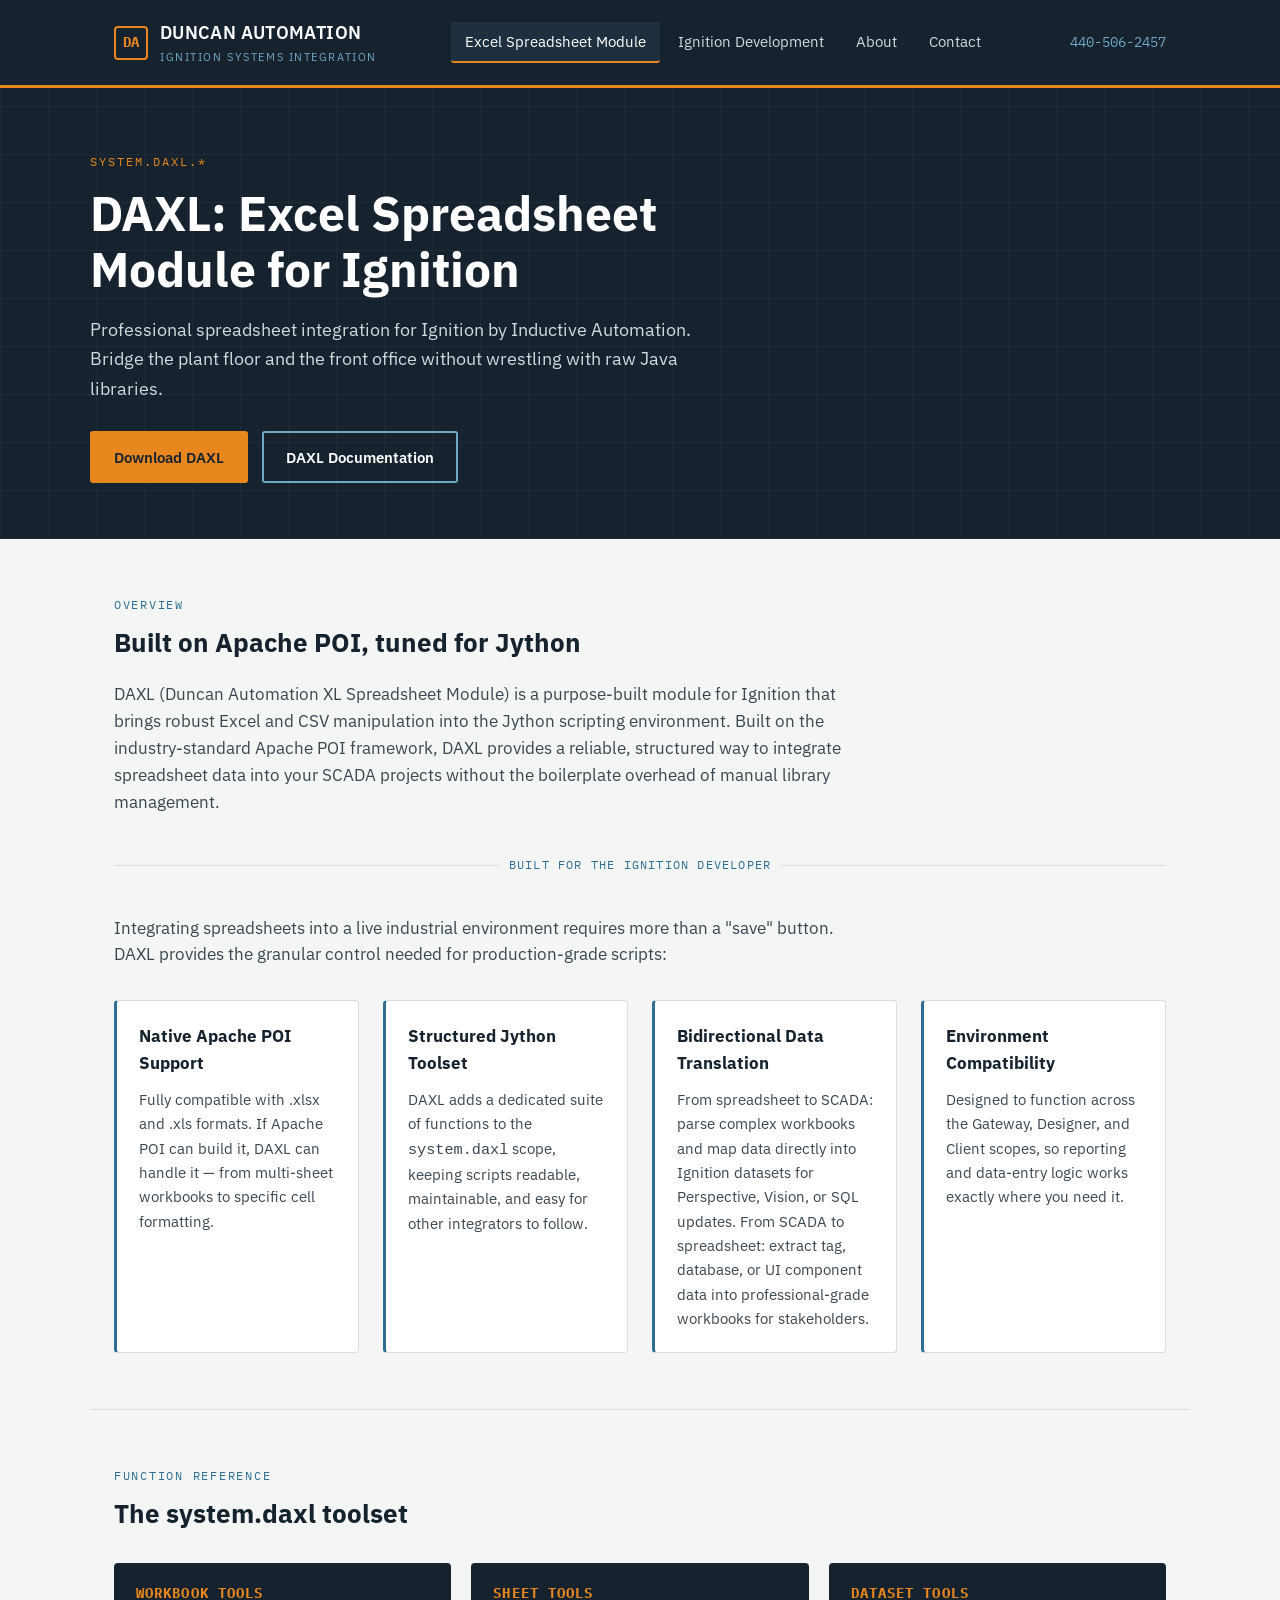
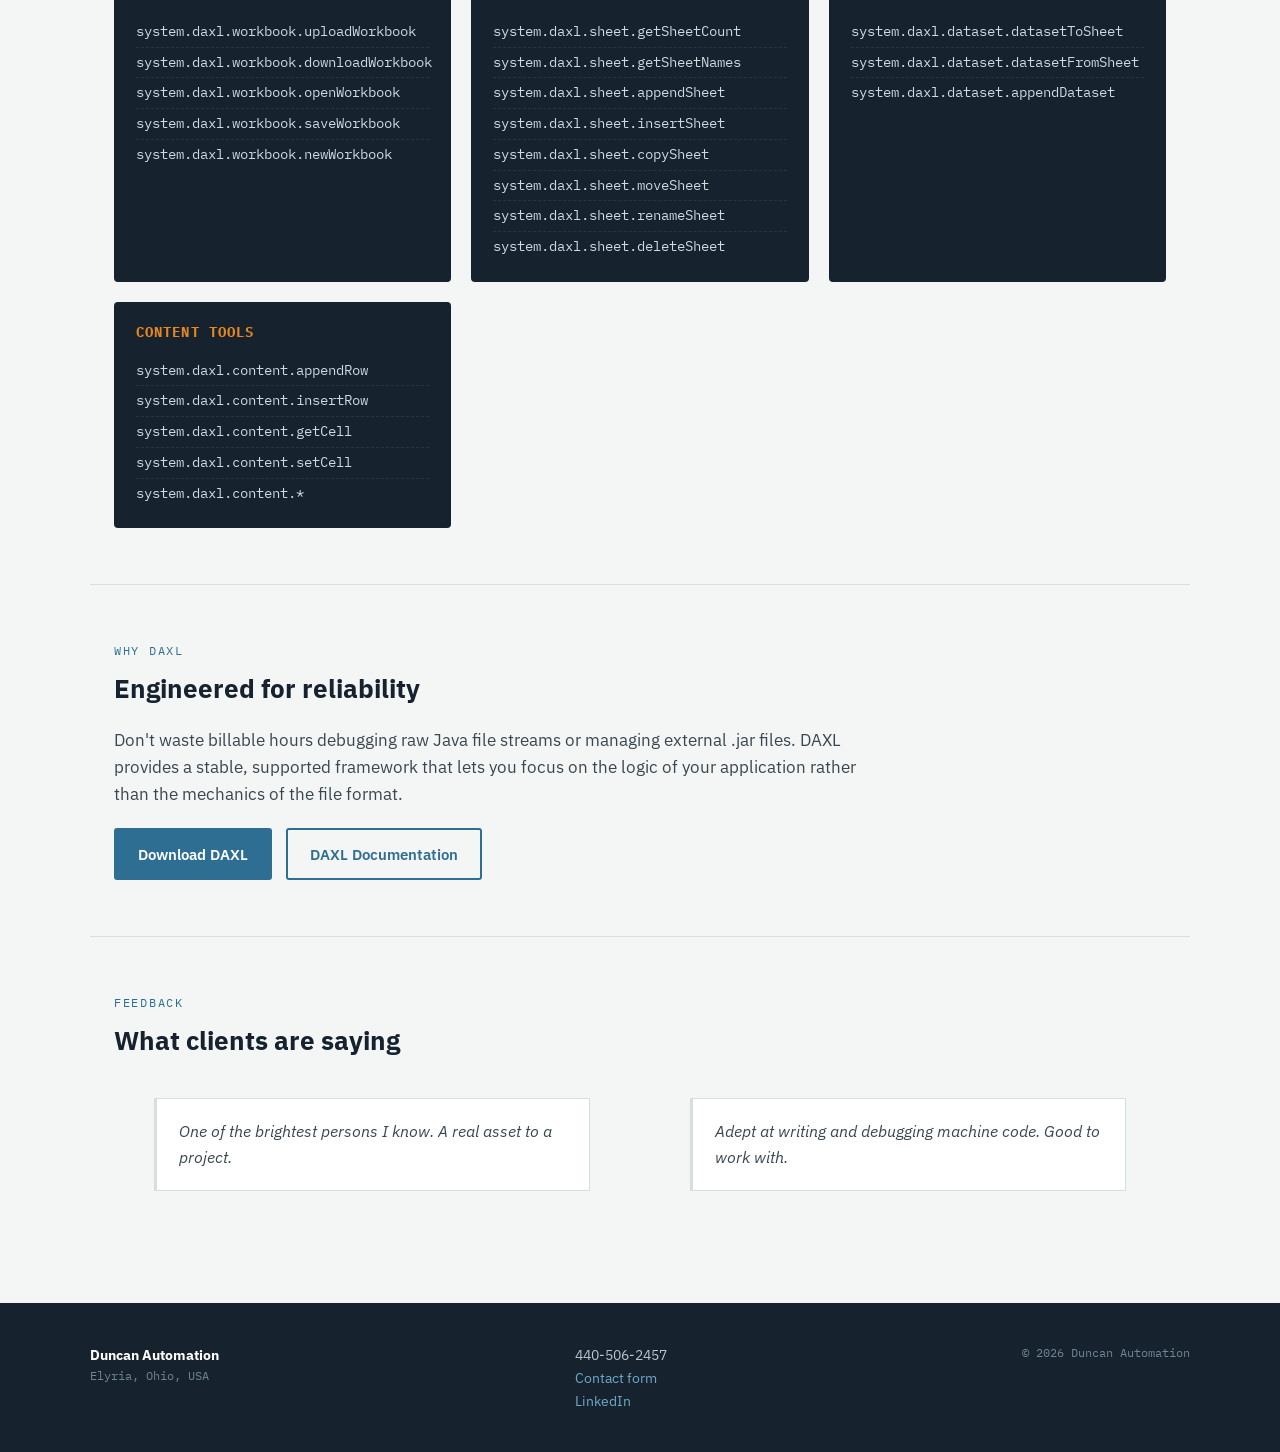
==== index.html @ 1401552f "Add files via upload" ====
<!DOCTYPE html>
<html lang="en">
<head>
<meta charset="UTF-8">
<meta name="viewport" content="width=device-width, initial-scale=1.0">
<title>Duncan Automation - Excel Spreadsheet Module for Ignition</title>
<meta name="description" content="DAXL is a purpose-built module that brings robust Excel and CSV manipulation into the Ignition Jython scripting environment.">
<meta name="keywords" content="Duncan Automation, Ignition, Inductive Automation, Excel, DAXL, SCADA, Jython, Apache POI, Elyria Ohio">
<meta property="og:title" content="Duncan Automation - Excel Spreadsheet Module for Ignition">
<meta property="og:description" content="DAXL brings robust Excel and CSV manipulation into the Ignition Jython scripting environment.">
<meta property="og:site_name" content="Duncan Automation">
<meta property="og:url" content="https://www.duncan-automation.com/">
<link rel="preconnect" href="https://fonts.googleapis.com">
<link href="https://fonts.googleapis.com/css2?family=IBM+Plex+Sans:wght@400;500;600;700&family=IBM+Plex+Mono:wght@400;500;700&display=swap" rel="stylesheet">
<link rel="stylesheet" href="style.css">
</head>
<body>

<header class="site-header">
  <div class="header-inner">
    <a class="brand" href="index.html">
      <span class="mark">DA</span>
      <span>DUNCAN AUTOMATION<small>Ignition Systems Integration</small></span>
    </a>
    <nav class="main-nav" aria-label="Primary">
      <a href="index.html" aria-current="page">Excel Spreadsheet Module</a>
      <a href="ignition.html">Ignition Development</a>
      <a href="about.html">About</a>
      <a href="contact.html">Contact</a>
    </nav>
    <div class="header-phone">440-506-2457</div>
  </div>
</header>

<section class="hero">
  <div class="hero-inner">
    <p class="eyebrow">system.daxl.*</p>
    <h1>DAXL: Excel Spreadsheet Module for Ignition</h1>
    <p class="lede">Professional spreadsheet integration for Ignition by Inductive Automation. Bridge the plant floor and the front office without wrestling with raw Java libraries.</p>
    <div class="hero-ctas">
      <a class="btn btn-primary" href="https://github.com/DuncanAutomation/ignition-daxl" target="_blank" rel="noopener">Download DAXL</a>
      <a class="btn btn-outline" href="https://github.com/DuncanAutomation/ignition-daxl/wiki" target="_blank" rel="noopener">DAXL Documentation</a>
    </div>
  </div>
</section>

<main>
  <section class="section">
    <p class="section-kicker">Overview</p>
    <h2>Built on Apache POI, tuned for Jython</h2>
    <p class="intro">DAXL (Duncan Automation XL Spreadsheet Module) is a purpose-built module for Ignition that brings robust Excel and CSV manipulation into the Jython scripting environment. Built on the industry-standard Apache POI framework, DAXL provides a reliable, structured way to integrate spreadsheet data into your SCADA projects without the boilerplate overhead of manual library management.</p>

    <div class="schematic-rule"><span>Built for the Ignition Developer</span></div>

    <p class="intro">Integrating spreadsheets into a live industrial environment requires more than a "save" button. DAXL provides the granular control needed for production-grade scripts:</p>

    <div class="grid">
      <div class="card">
        <h3>Native Apache POI Support</h3>
        <p>Fully compatible with .xlsx and .xls formats. If Apache POI can build it, DAXL can handle it — from multi-sheet workbooks to specific cell formatting.</p>
      </div>
      <div class="card">
        <h3>Structured Jython Toolset</h3>
        <p>DAXL adds a dedicated suite of functions to the <code>system.daxl</code> scope, keeping scripts readable, maintainable, and easy for other integrators to follow.</p>
      </div>
      <div class="card">
        <h3>Bidirectional Data Translation</h3>
        <p>From spreadsheet to SCADA: parse complex workbooks and map data directly into Ignition datasets for Perspective, Vision, or SQL updates. From SCADA to spreadsheet: extract tag, database, or UI component data into professional-grade workbooks for stakeholders.</p>
      </div>
      <div class="card">
        <h3>Environment Compatibility</h3>
        <p>Designed to function across the Gateway, Designer, and Client scopes, so reporting and data-entry logic works exactly where you need it.</p>
      </div>
    </div>
  </section>

  <section class="section">
    <p class="section-kicker">Function Reference</p>
    <h2>The system.daxl toolset</h2>
    <div class="api-groups">
      <div class="api-group">
        <h4>Workbook Tools</h4>
        <ul>
          <li>system.daxl.workbook.uploadWorkbook</li>
          <li>system.daxl.workbook.downloadWorkbook</li>
          <li>system.daxl.workbook.openWorkbook</li>
          <li>system.daxl.workbook.saveWorkbook</li>
          <li>system.daxl.workbook.newWorkbook</li>
        </ul>
      </div>
      <div class="api-group">
        <h4>Sheet Tools</h4>
        <ul>
          <li>system.daxl.sheet.getSheetCount</li>
          <li>system.daxl.sheet.getSheetNames</li>
          <li>system.daxl.sheet.appendSheet</li>
          <li>system.daxl.sheet.insertSheet</li>
          <li>system.daxl.sheet.copySheet</li>
          <li>system.daxl.sheet.moveSheet</li>
          <li>system.daxl.sheet.renameSheet</li>
          <li>system.daxl.sheet.deleteSheet</li>
        </ul>
      </div>
      <div class="api-group">
        <h4>Dataset Tools</h4>
        <ul>
          <li>system.daxl.dataset.datasetToSheet</li>
          <li>system.daxl.dataset.datasetFromSheet</li>
          <li>system.daxl.dataset.appendDataset</li>
        </ul>
      </div>
      <div class="api-group">
        <h4>Content Tools</h4>
        <ul>
          <li>system.daxl.content.appendRow</li>
          <li>system.daxl.content.insertRow</li>
          <li>system.daxl.content.getCell</li>
          <li>system.daxl.content.setCell</li>
          <li>system.daxl.content.*</li>
        </ul>
      </div>
    </div>
  </section>

  <section class="section">
    <p class="section-kicker">Why DAXL</p>
    <h2>Engineered for reliability</h2>
    <p class="intro">Don't waste billable hours debugging raw Java file streams or managing external .jar files. DAXL provides a stable, supported framework that lets you focus on the logic of your application rather than the mechanics of the file format.</p>
    <div class="hero-ctas" style="margin-top:20px;">
      <a class="btn btn-primary" style="color:#fff;background:var(--steel);" href="https://github.com/DuncanAutomation/ignition-daxl" target="_blank" rel="noopener">Download DAXL</a>
      <a class="btn" style="border:2px solid var(--steel);color:var(--steel);" href="https://github.com/DuncanAutomation/ignition-daxl/wiki" target="_blank" rel="noopener">DAXL Documentation</a>
    </div>
  </section>

  <section class="section">
    <p class="section-kicker">Feedback</p>
    <h2>What clients are saying</h2>
    <div class="testimonials">
      <blockquote class="testimonial">One of the brightest persons I know. A real asset to a project.</blockquote>
      <blockquote class="testimonial">Adept at writing and debugging machine code. Good to work with.</blockquote>
    </div>
  </section>
</main>

<footer class="site-footer">
  <div class="footer-inner">
    <div>
      <div><strong style="color:#fff;">Duncan Automation</strong></div>
      <div class="footer-note">Elyria, Ohio, USA</div>
    </div>
    <div>
      <div>440-506-2457</div>
      <div><a href="contact.html">Contact form</a></div>
      <div><a href="https://www.linkedin.com/in/lane-duncan-b5861959" target="_blank" rel="noopener">LinkedIn</a></div>
    </div>
    <div class="footer-note">&copy; <span id="year"></span> Duncan Automation</div>
  </div>
</footer>
<script>document.getElementById('year').textContent = new Date().getFullYear();</script>
</body>
</html>
---- style.css ----
/* Duncan Automation — static site stylesheet
   Palette: navy #16232F, steel #2E6E93, amber #E8871E, paper #F4F6F5, slate #3A4750 */

:root {
  --navy: #16232F;
  --navy-2: #1E3040;
  --steel: #2E6E93;
  --steel-light: #6FA8C7;
  --amber: #E8871E;
  --paper: #F4F6F5;
  --slate: #3A4750;
  --line: #D7DDE0;
  --mono: 'IBM Plex Mono', 'Courier New', monospace;
  --sans: 'IBM Plex Sans', -apple-system, BlinkMacSystemFont, sans-serif;
}

* { box-sizing: border-box; }

html { scroll-behavior: smooth; }

body {
  margin: 0;
  font-family: var(--sans);
  color: var(--slate);
  background:
    linear-gradient(var(--paper), var(--paper)),
    repeating-linear-gradient(0deg, rgba(46,110,147,0.05) 0, rgba(46,110,147,0.05) 1px, transparent 1px, transparent 40px),
    repeating-linear-gradient(90deg, rgba(46,110,147,0.05) 0, rgba(46,110,147,0.05) 1px, transparent 1px, transparent 40px);
  line-height: 1.6;
}

a { color: var(--steel); text-decoration: none; }
a:hover { color: var(--amber); }
a:focus-visible, button:focus-visible { outline: 2px solid var(--amber); outline-offset: 2px; }

img { max-width: 100%; }

/* ---------- Header ---------- */
.site-header {
  background: var(--navy);
  border-bottom: 3px solid var(--amber);
}
.header-inner {
  max-width: 1100px;
  margin: 0 auto;
  padding: 18px 24px;
  display: flex;
  align-items: center;
  justify-content: space-between;
  flex-wrap: wrap;
  gap: 12px;
}
.brand {
  display: flex;
  align-items: center;
  gap: 12px;
  color: #fff;
  font-weight: 600;
  font-size: 1.15rem;
  letter-spacing: 0.02em;
}
.brand .mark {
  width: 34px;
  height: 34px;
  border: 2px solid var(--amber);
  border-radius: 4px;
  display: flex;
  align-items: center;
  justify-content: center;
  color: var(--amber);
  font-family: var(--mono);
  font-weight: 700;
  font-size: 0.85rem;
}
.brand small {
  display: block;
  color: var(--steel-light);
  font-weight: 400;
  font-size: 0.7rem;
  letter-spacing: 0.14em;
  text-transform: uppercase;
  margin-top: 2px;
}
nav.main-nav {
  display: flex;
  gap: 4px;
  flex-wrap: wrap;
}
nav.main-nav a {
  color: #cfd9e0;
  padding: 8px 14px;
  font-size: 0.92rem;
  border-radius: 3px;
  transition: background 0.15s ease, color 0.15s ease;
}
nav.main-nav a:hover { background: var(--navy-2); color: #fff; }
nav.main-nav a[aria-current="page"] {
  color: #fff;
  background: var(--navy-2);
  border-bottom: 2px solid var(--amber);
}
.header-phone {
  color: var(--steel-light);
  font-family: var(--mono);
  font-size: 0.85rem;
  white-space: nowrap;
}

/* ---------- Hero ---------- */
.hero {
  background: var(--navy);
  color: #fff;
  padding: 64px 24px 56px;
  position: relative;
  overflow: hidden;
}
.hero::before {
  content: "";
  position: absolute;
  inset: 0;
  background-image:
    repeating-linear-gradient(0deg, rgba(255,255,255,0.035) 0, rgba(255,255,255,0.035) 1px, transparent 1px, transparent 48px),
    repeating-linear-gradient(90deg, rgba(255,255,255,0.035) 0, rgba(255,255,255,0.035) 1px, transparent 1px, transparent 48px);
  pointer-events: none;
}
.hero-inner { max-width: 1100px; margin: 0 auto; position: relative; }
.eyebrow {
  font-family: var(--mono);
  color: var(--amber);
  text-transform: uppercase;
  letter-spacing: 0.16em;
  font-size: 0.78rem;
  margin: 0 0 14px;
}
.hero h1 {
  font-size: clamp(2rem, 4.2vw, 3rem);
  line-height: 1.15;
  margin: 0 0 18px;
  max-width: 720px;
}
.hero p.lede {
  color: #cfd9e0;
  font-size: 1.15rem;
  max-width: 620px;
  margin: 0 0 28px;
}
.hero-ctas { display: flex; gap: 14px; flex-wrap: wrap; }

/* ---------- Buttons ---------- */
.btn {
  display: inline-block;
  padding: 12px 22px;
  border-radius: 3px;
  font-weight: 600;
  font-size: 0.95rem;
  border: 2px solid transparent;
  transition: transform 0.1s ease, background 0.15s ease;
}
.btn-primary { background: var(--amber); color: var(--navy); }
.btn-primary:hover { background: #f39a3a; color: var(--navy); transform: translateY(-1px); }
.btn-outline { border-color: var(--steel-light); color: #fff; }
.btn-outline:hover { border-color: var(--amber); color: var(--amber); }

/* ---------- Layout / sections ---------- */
main { display: block; }
.section {
  max-width: 1100px;
  margin: 0 auto;
  padding: 56px 24px;
}
.section + .section { border-top: 1px solid var(--line); }
.section h2 {
  font-size: 1.6rem;
  color: var(--navy);
  margin: 0 0 8px;
}
.section .section-kicker {
  font-family: var(--mono);
  font-size: 0.78rem;
  text-transform: uppercase;
  letter-spacing: 0.14em;
  color: var(--steel);
  margin: 0 0 8px;
}
.section > p.intro {
  max-width: 760px;
  color: var(--slate);
  font-size: 1.05rem;
}

.schematic-rule {
  display: flex;
  align-items: center;
  gap: 10px;
  margin: 40px 0;
  color: var(--steel);
}
.schematic-rule::before, .schematic-rule::after {
  content: "";
  flex: 1;
  height: 1px;
  background: var(--line);
}
.schematic-rule span {
  font-family: var(--mono);
  font-size: 0.75rem;
  letter-spacing: 0.1em;
  text-transform: uppercase;
  color: var(--steel);
}

/* Feature grid */
.grid {
  display: grid;
  grid-template-columns: repeat(auto-fit, minmax(240px, 1fr));
  gap: 24px;
  margin-top: 32px;
}
.card {
  background: #fff;
  border: 1px solid var(--line);
  border-left: 3px solid var(--steel);
  border-radius: 4px;
  padding: 22px;
}
.card h3 {
  margin: 0 0 10px;
  font-size: 1.05rem;
  color: var(--navy);
}
.card p { margin: 0; font-size: 0.95rem; }

/* API / function reference blocks */
.api-groups {
  display: grid;
  grid-template-columns: repeat(auto-fit, minmax(260px, 1fr));
  gap: 20px;
  margin-top: 28px;
}
.api-group {
  background: var(--navy);
  border-radius: 4px;
  padding: 20px 22px;
}
.api-group h4 {
  color: var(--amber);
  font-family: var(--mono);
  font-size: 0.85rem;
  text-transform: uppercase;
  letter-spacing: 0.08em;
  margin: 0 0 12px;
}
.api-group ul { list-style: none; margin: 0; padding: 0; }
.api-group li {
  font-family: var(--mono);
  color: #cfd9e0;
  font-size: 0.85rem;
  padding: 4px 0;
  border-bottom: 1px dashed rgba(255,255,255,0.08);
}
.api-group li:last-child { border-bottom: none; }

/* Q&A block used on Ignition page */
.qa-block {
  background: #fff;
  border: 1px solid var(--line);
  border-radius: 4px;
  padding: 26px 28px;
  margin-top: 24px;
  font-size: 1.05rem;
}
.qa-block strong { color: var(--navy); }

/* Tables */
table.info-table {
  width: 100%;
  border-collapse: collapse;
  margin-top: 24px;
}
table.info-table th, table.info-table td {
  text-align: left;
  padding: 14px 16px;
  border: 1px solid var(--line);
  vertical-align: top;
  font-size: 0.95rem;
}
table.info-table th {
  background: var(--navy);
  color: #fff;
  font-family: var(--mono);
  font-weight: 500;
  letter-spacing: 0.04em;
  text-transform: uppercase;
  font-size: 0.78rem;
}

/* Testimonials */
.testimonials {
  display: grid;
  grid-template-columns: repeat(auto-fit, minmax(260px, 1fr));
  gap: 20px;
  margin-top: 20px;
}
.testimonial {
  background: #fff;
  border-left: 3px solid var(--amber);
  border: 1px solid var(--line);
  border-left-width: 3px;
  padding: 20px 22px;
  font-style: italic;
  color: var(--slate);
}

/* Contact */
.contact-grid {
  display: grid;
  grid-template-columns: 1.2fr 1fr;
  gap: 40px;
  margin-top: 28px;
}
@media (max-width: 760px) {
  .contact-grid { grid-template-columns: 1fr; }
  .contact-grid { display: block; }
  .contact-grid > * { margin-bottom: 32px; }
}
.contact-card {
  background: #fff;
  border: 1px solid var(--line);
  border-radius: 4px;
  padding: 26px;
}
.contact-card dl { margin: 0; }
.contact-card dt {
  font-family: var(--mono);
  text-transform: uppercase;
  font-size: 0.72rem;
  letter-spacing: 0.1em;
  color: var(--steel);
  margin-top: 18px;
}
.contact-card dt:first-child { margin-top: 0; }
.contact-card dd { margin: 4px 0 0; font-size: 1.05rem; color: var(--navy); }

form.contact-form label {
  display: block;
  font-size: 0.85rem;
  font-weight: 600;
  color: var(--navy);
  margin: 16px 0 6px;
}
form.contact-form label:first-child { margin-top: 0; }
form.contact-form input,
form.contact-form textarea {
  width: 100%;
  padding: 10px 12px;
  border: 1px solid var(--line);
  border-radius: 3px;
  font-family: var(--sans);
  font-size: 0.95rem;
  color: var(--slate);
}
form.contact-form textarea { min-height: 120px; resize: vertical; }
form.contact-form button { margin-top: 20px; cursor: pointer; }

.map-embed iframe { width: 100%; height: 260px; border: 0; border-radius: 4px; }

/* ---------- Footer ---------- */
footer.site-footer {
  background: var(--navy);
  color: #b9c5cd;
  padding: 40px 24px;
  margin-top: 40px;
}
.footer-inner {
  max-width: 1100px;
  margin: 0 auto;
  display: flex;
  justify-content: space-between;
  flex-wrap: wrap;
  gap: 20px;
  font-size: 0.9rem;
}
.footer-inner a { color: var(--steel-light); }
.footer-inner a:hover { color: var(--amber); }
.footer-note { font-family: var(--mono); font-size: 0.78rem; color: #6f8494; }
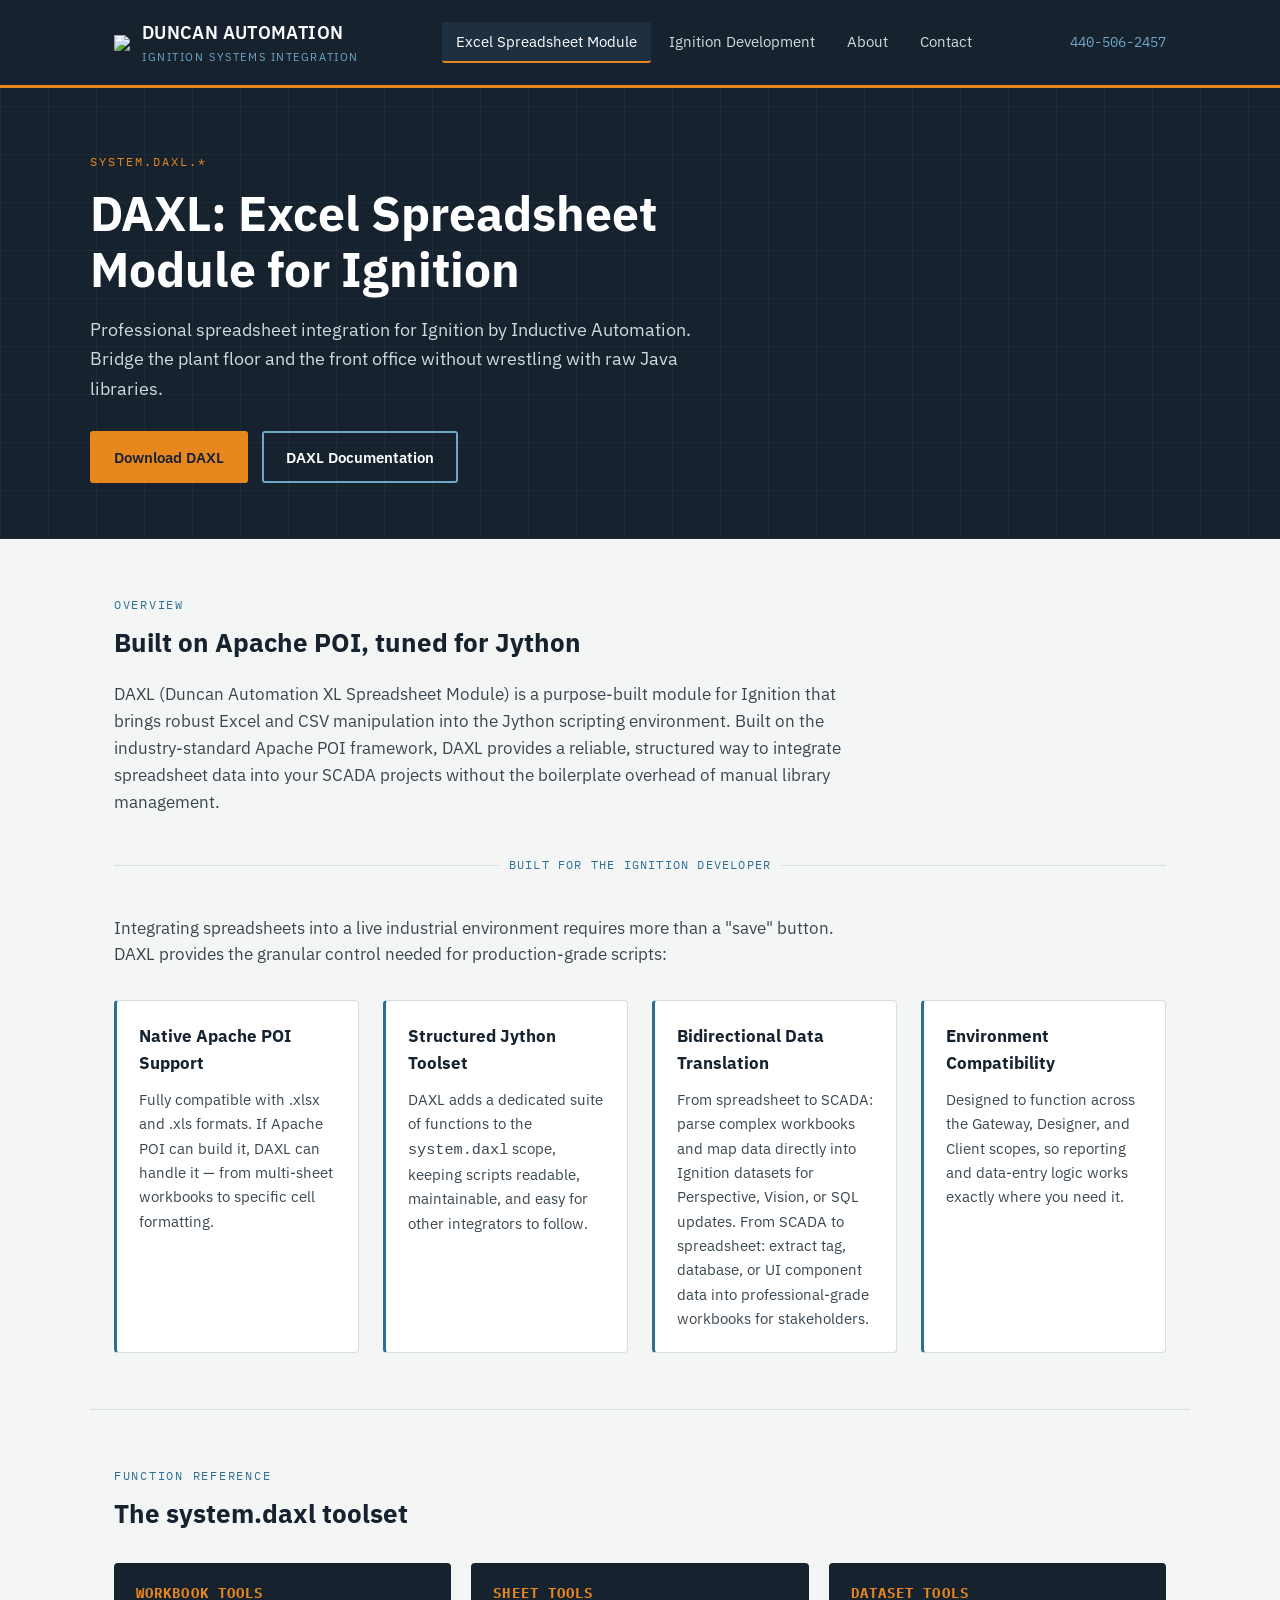
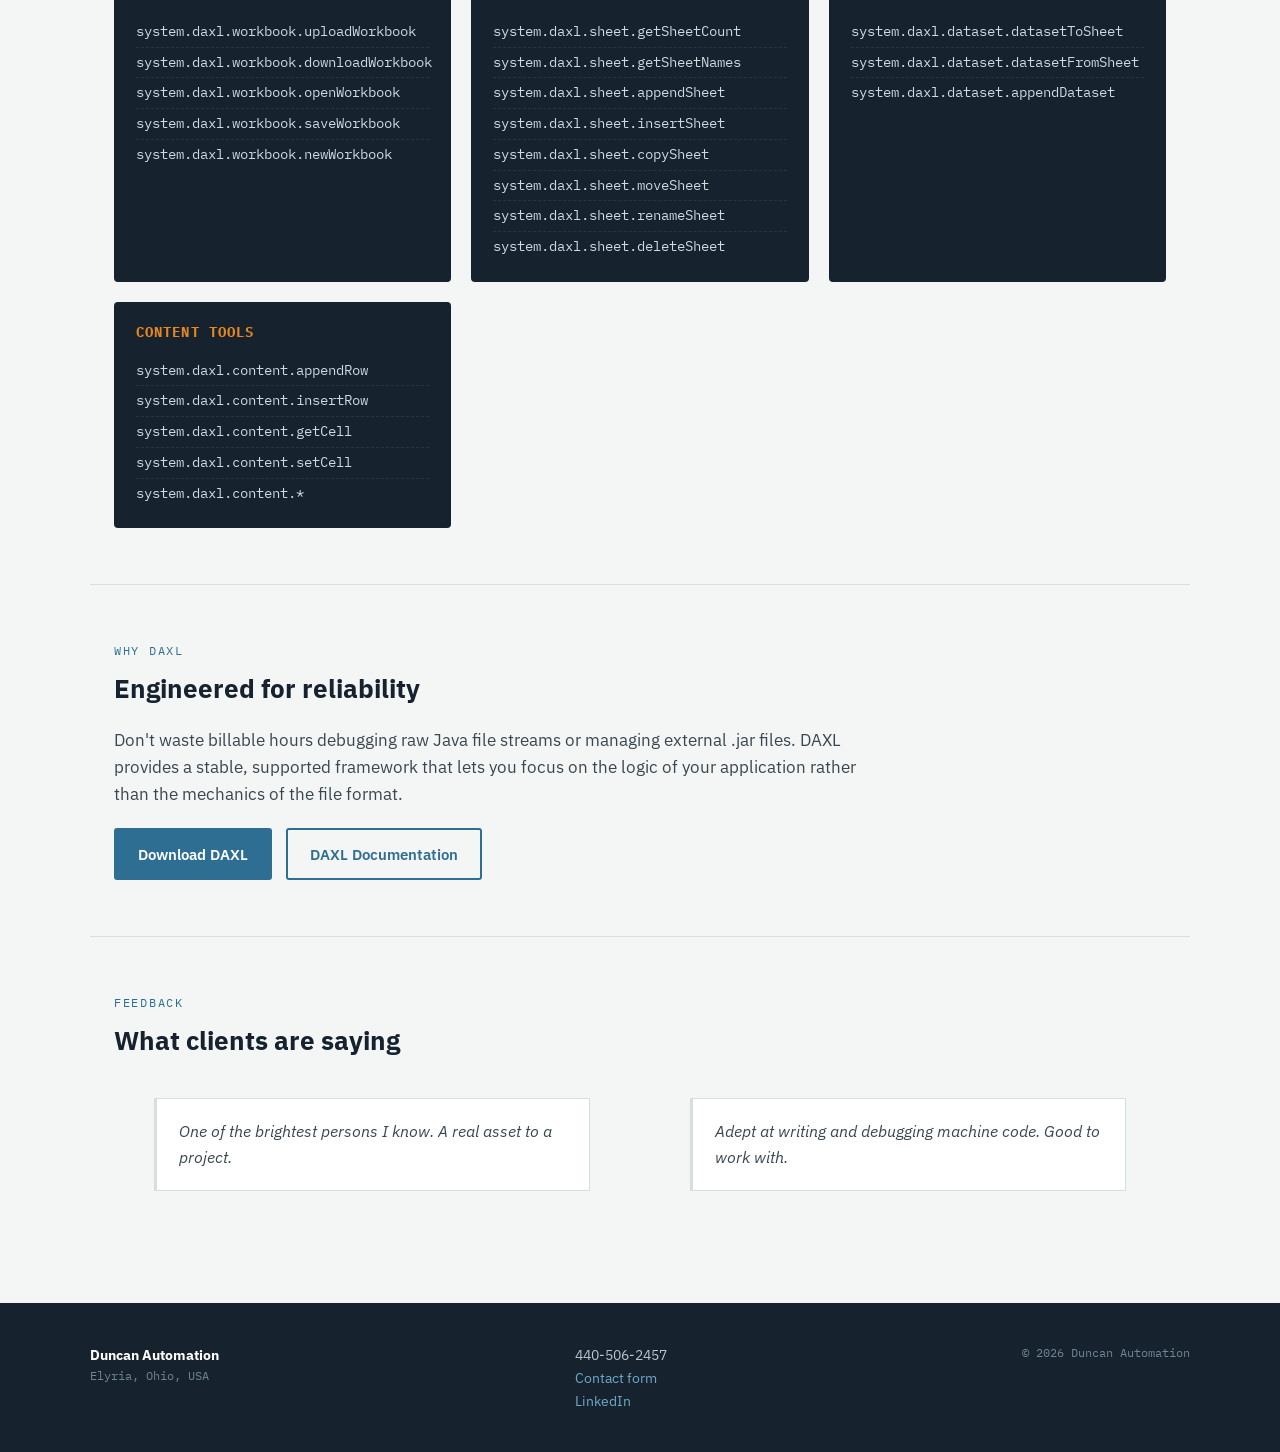
==== commit 95941b9e: "Update index.html" ====
--- a/index.html
+++ b/index.html
@@ -19,7 +19,10 @@
 <header class="site-header">
   <div class="header-inner">
     <a class="brand" href="index.html">
+      <!--
       <span class="mark">DA</span>
+      -->
+      <img src = "DuncanAutomationLogoName_large.png">
       <span>DUNCAN AUTOMATION<small>Ignition Systems Integration</small></span>
     </a>
     <nav class="main-nav" aria-label="Primary">
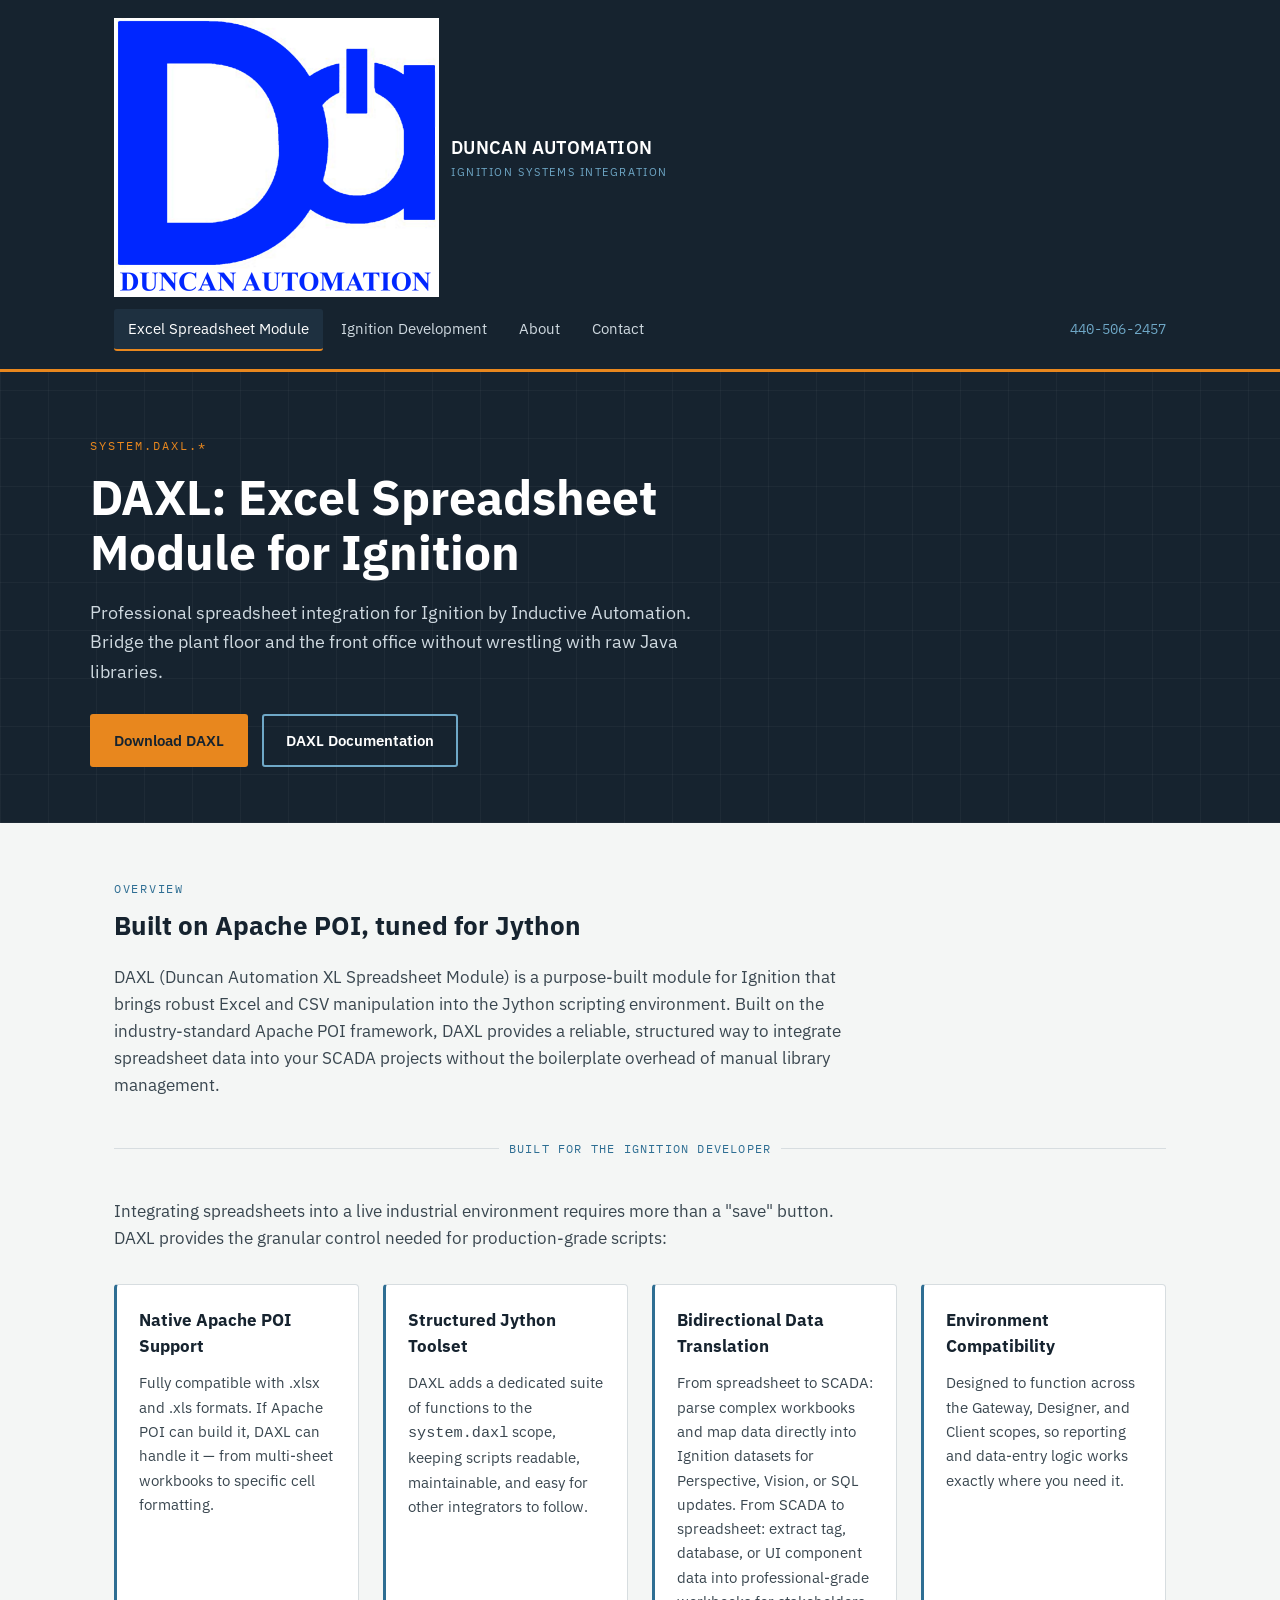
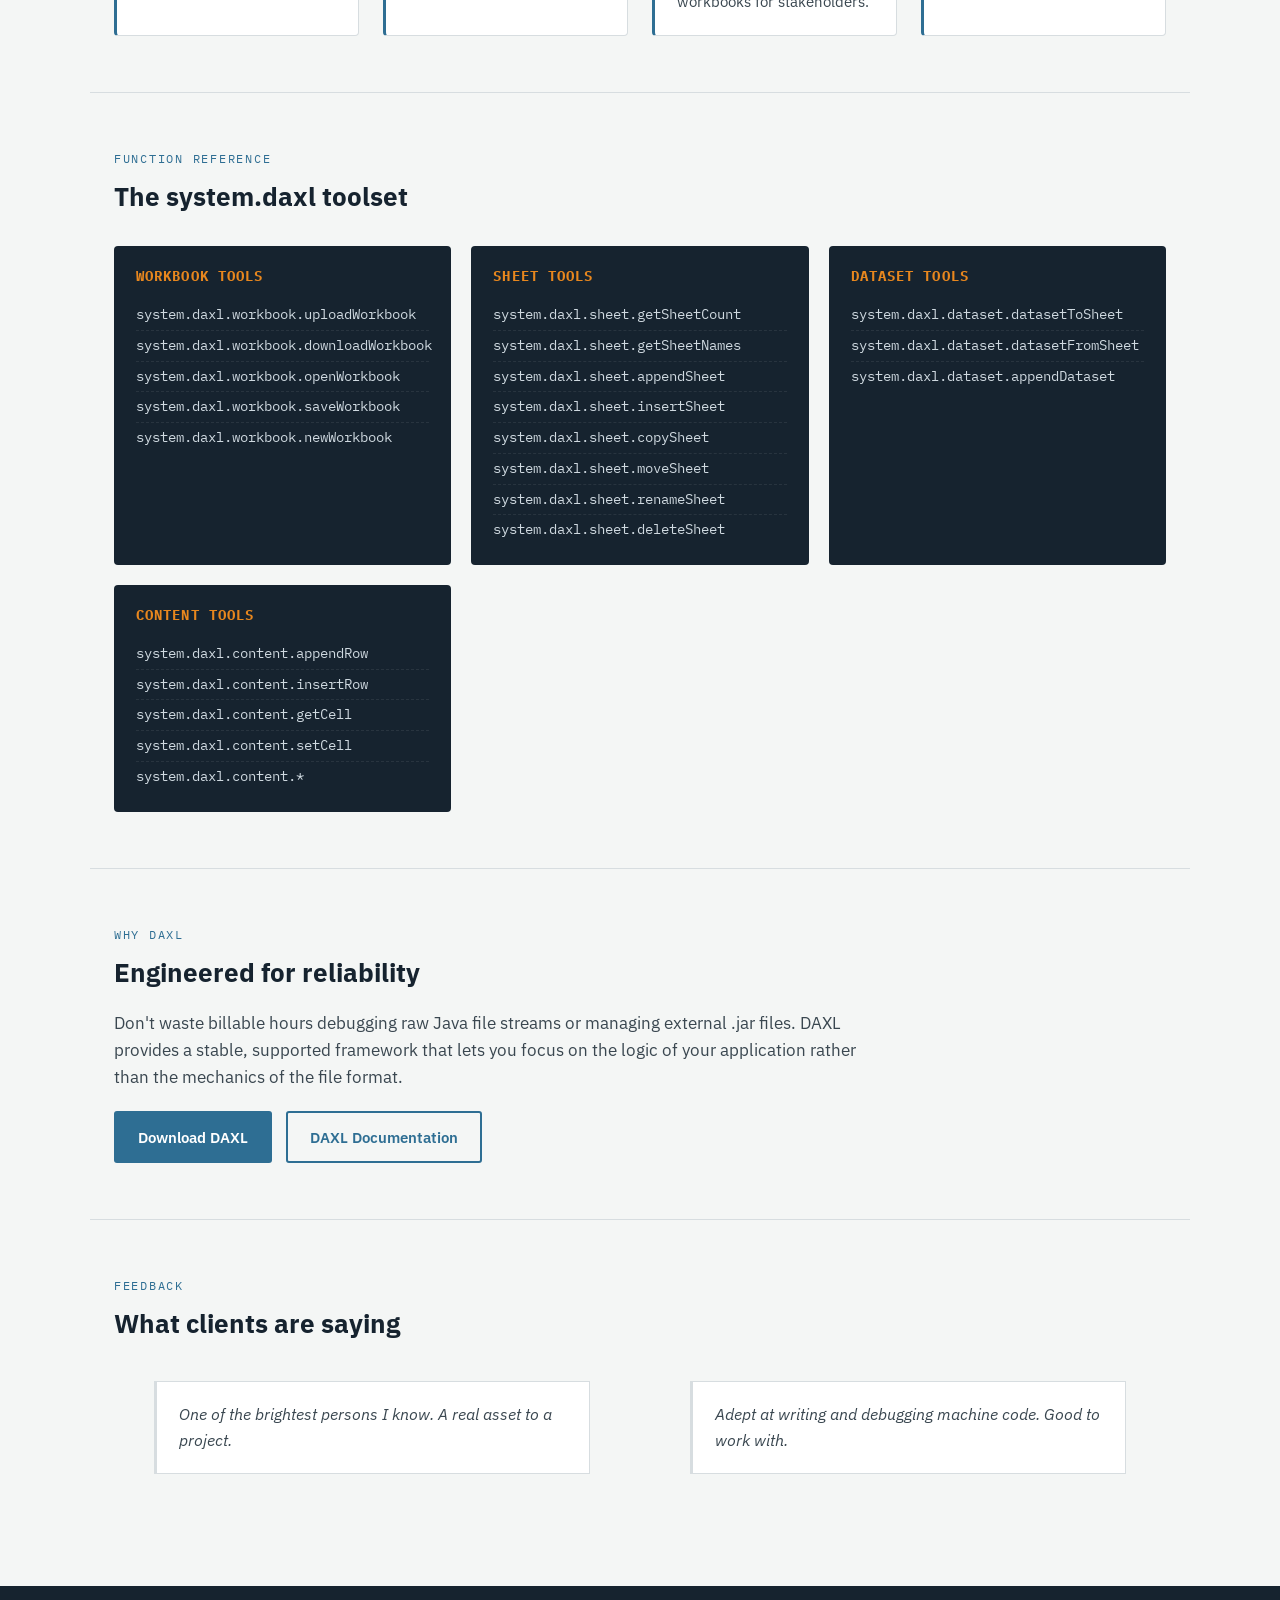
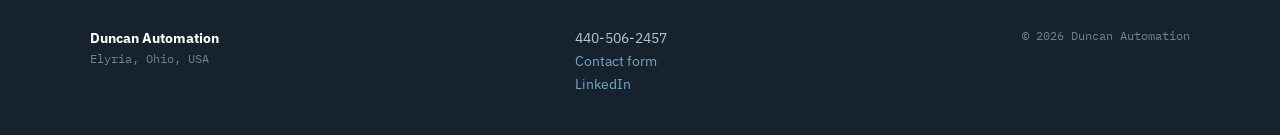
==== commit d7cc173e: "Update index.html" ====
--- a/index.html
+++ b/index.html
@@ -22,7 +22,7 @@
       <!--
       <span class="mark">DA</span>
       -->
-      <img src = "DuncanAutomationLogoName_large.png">
+      <img src = "DuncanAutomationLogoName_25pct.png">
       <span>DUNCAN AUTOMATION<small>Ignition Systems Integration</small></span>
     </a>
     <nav class="main-nav" aria-label="Primary">
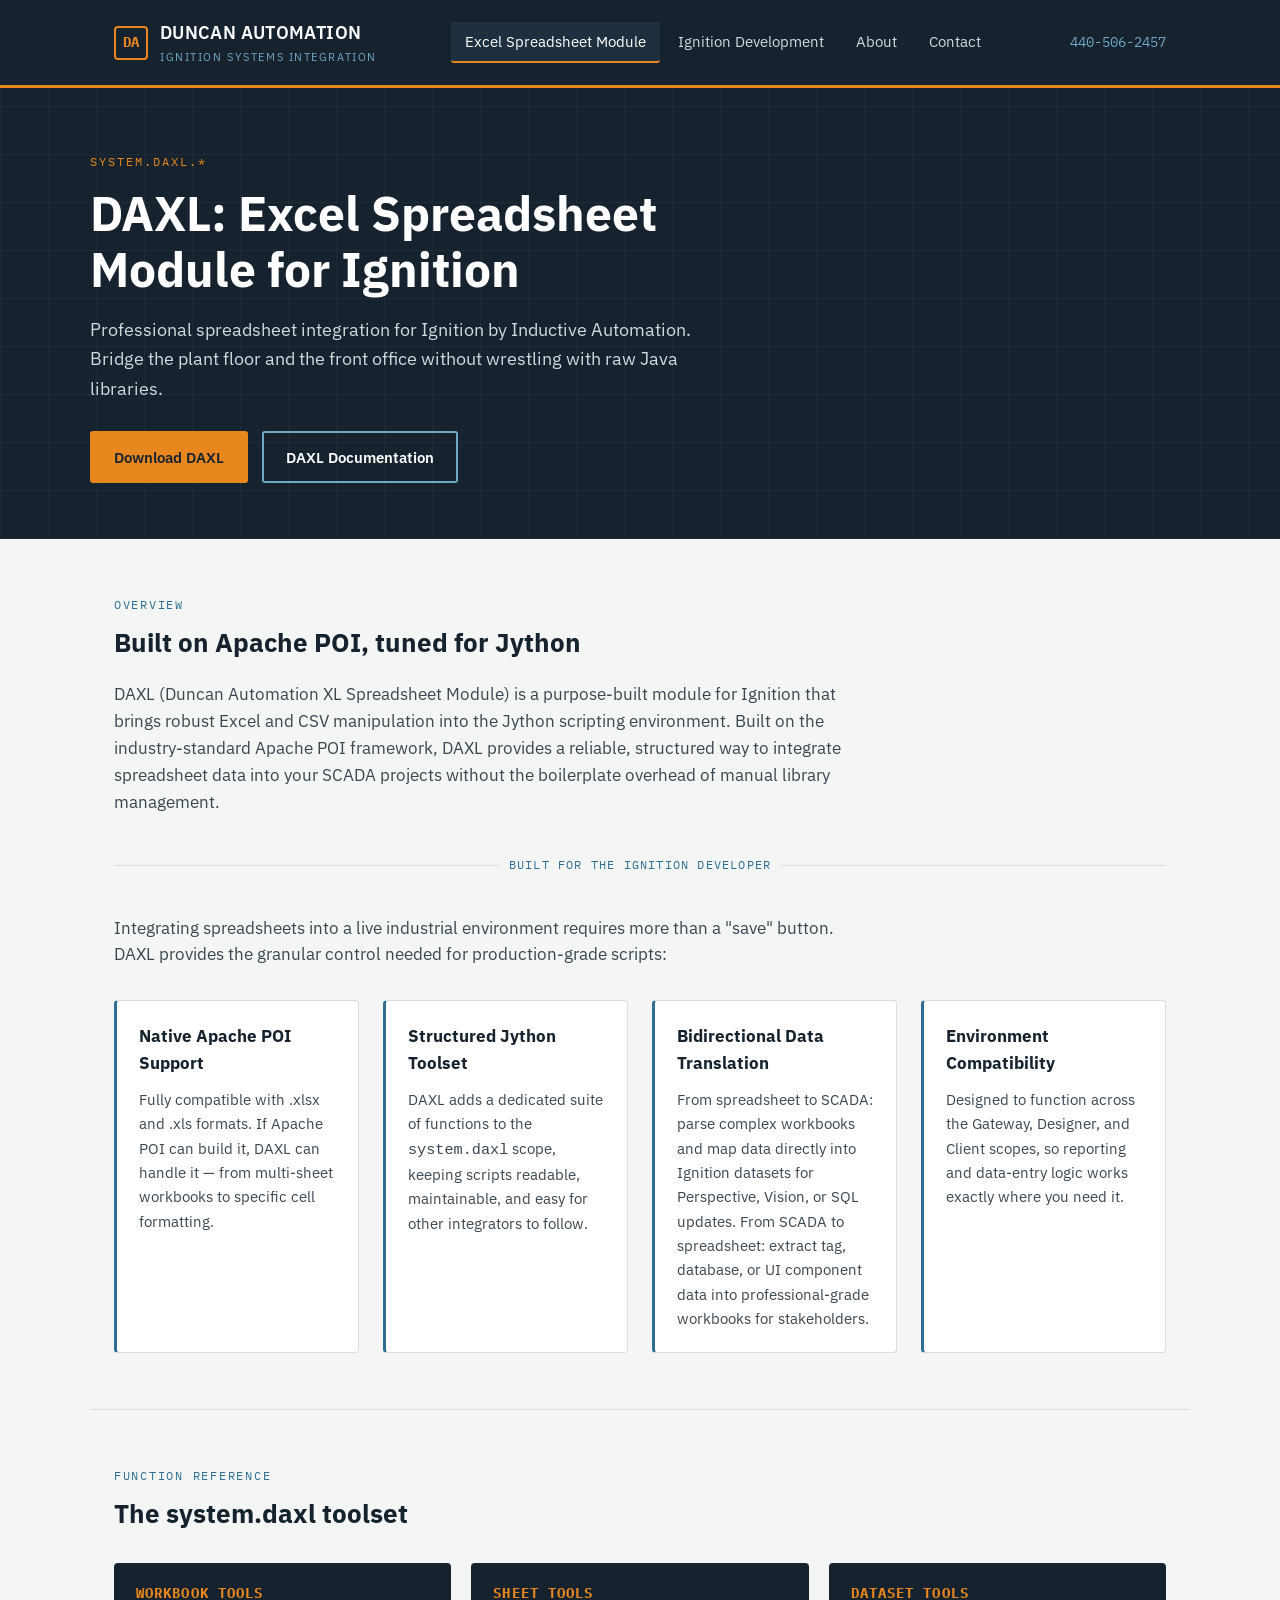
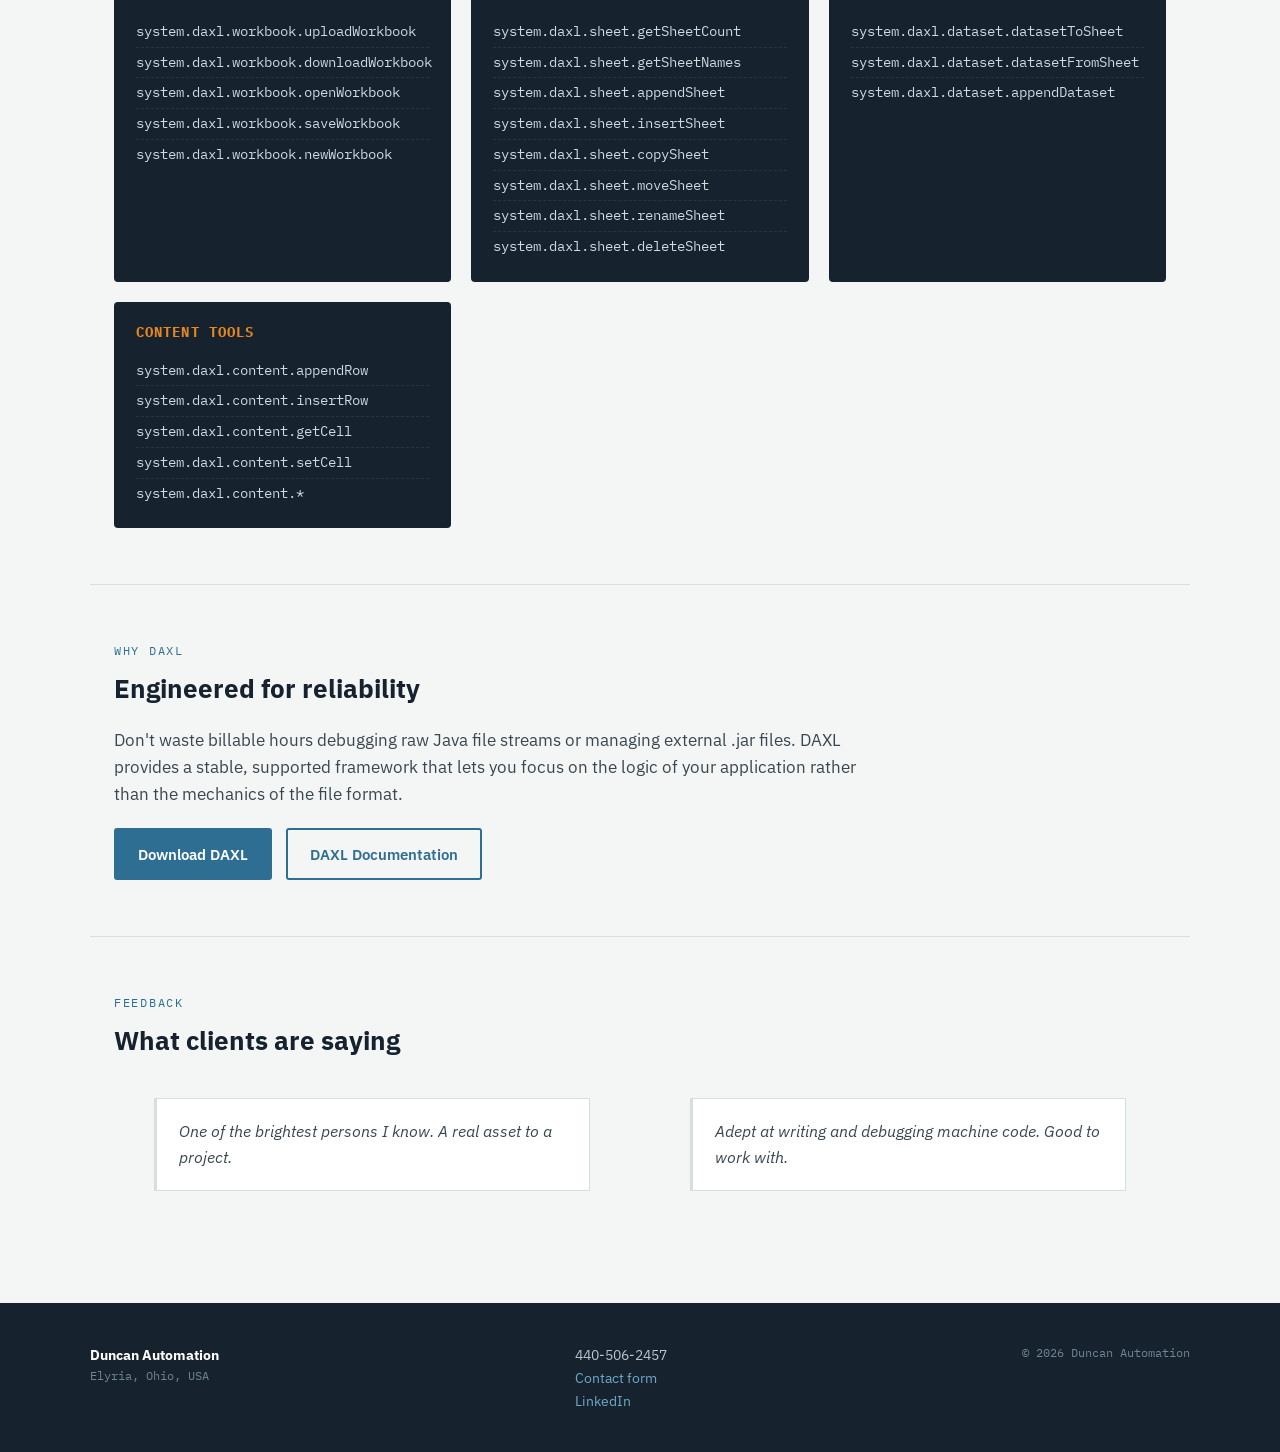
==== commit 52f43fb9: "Update index.html" ====
--- a/index.html
+++ b/index.html
@@ -19,10 +19,7 @@
 <header class="site-header">
   <div class="header-inner">
     <a class="brand" href="index.html">
-      <!--
       <span class="mark">DA</span>
-      -->
-      <img src = "DuncanAutomationLogoName_25pct.png">
       <span>DUNCAN AUTOMATION<small>Ignition Systems Integration</small></span>
     </a>
     <nav class="main-nav" aria-label="Primary">
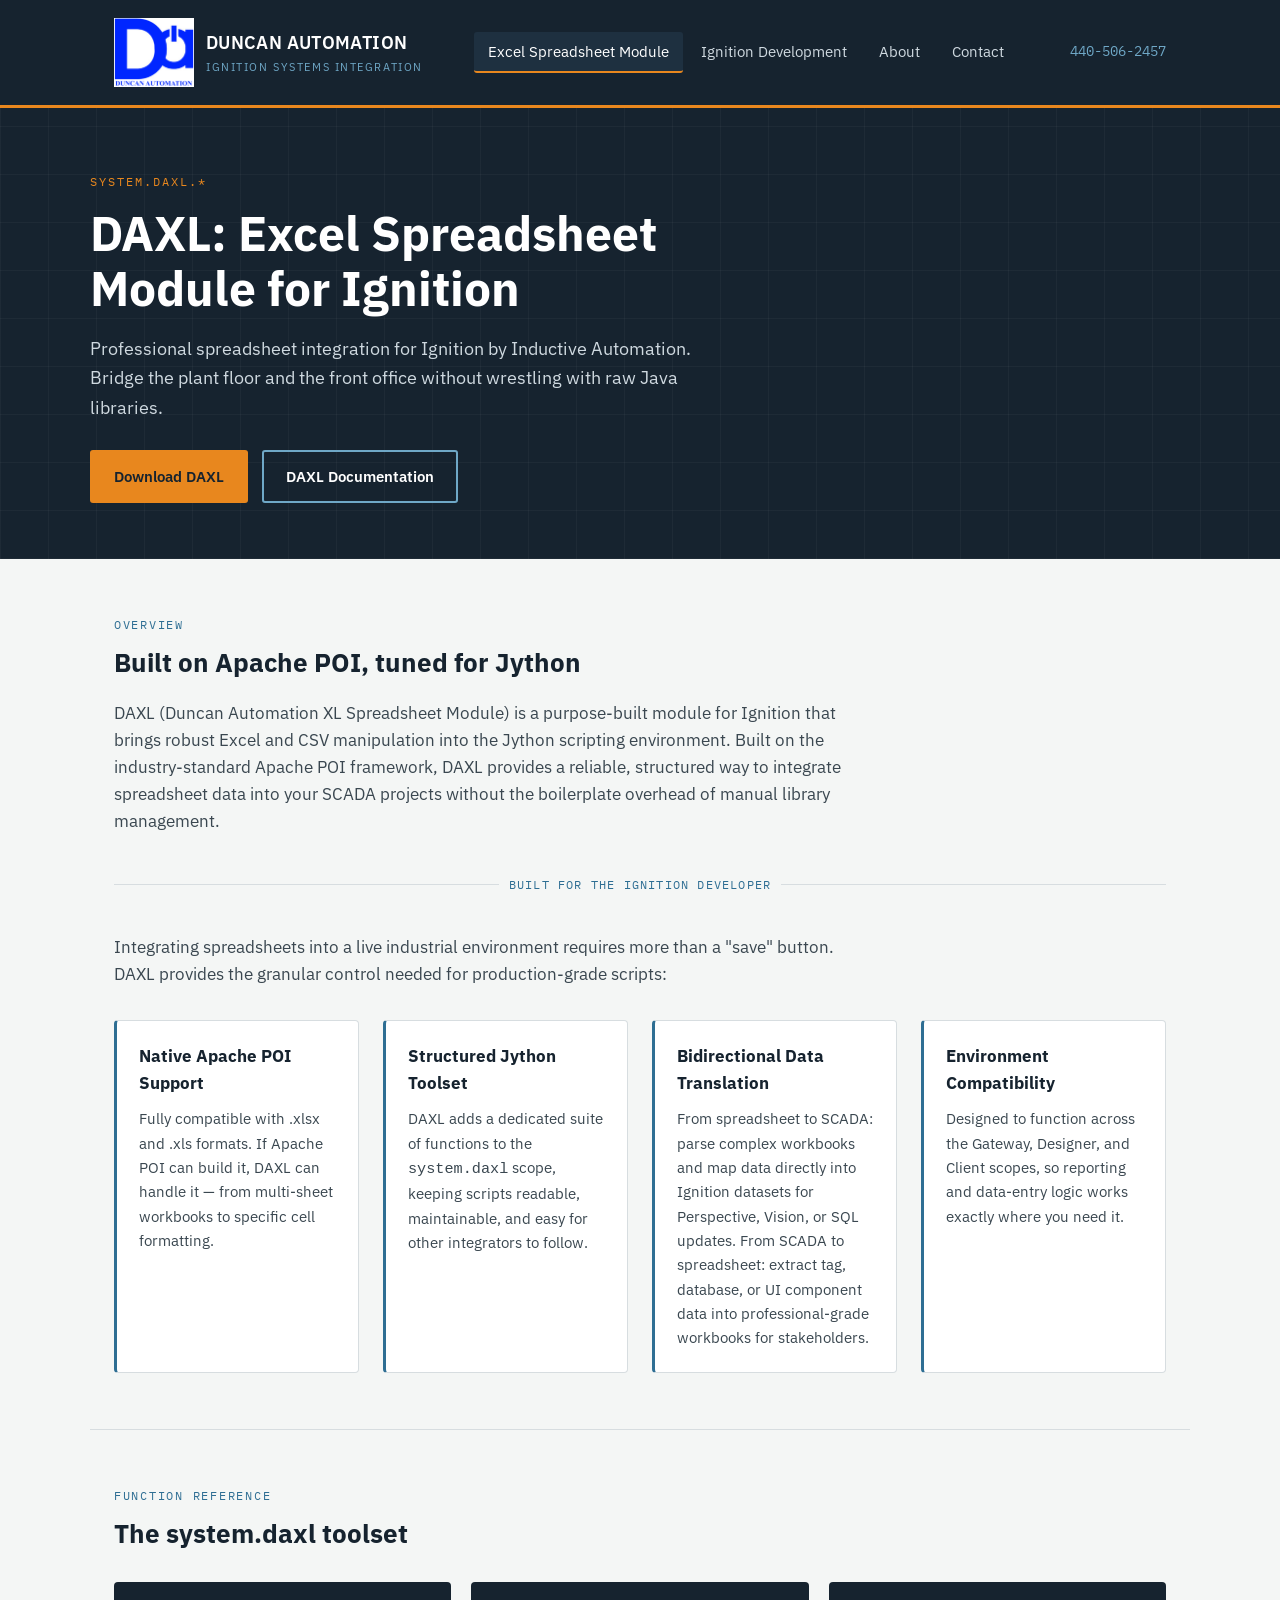
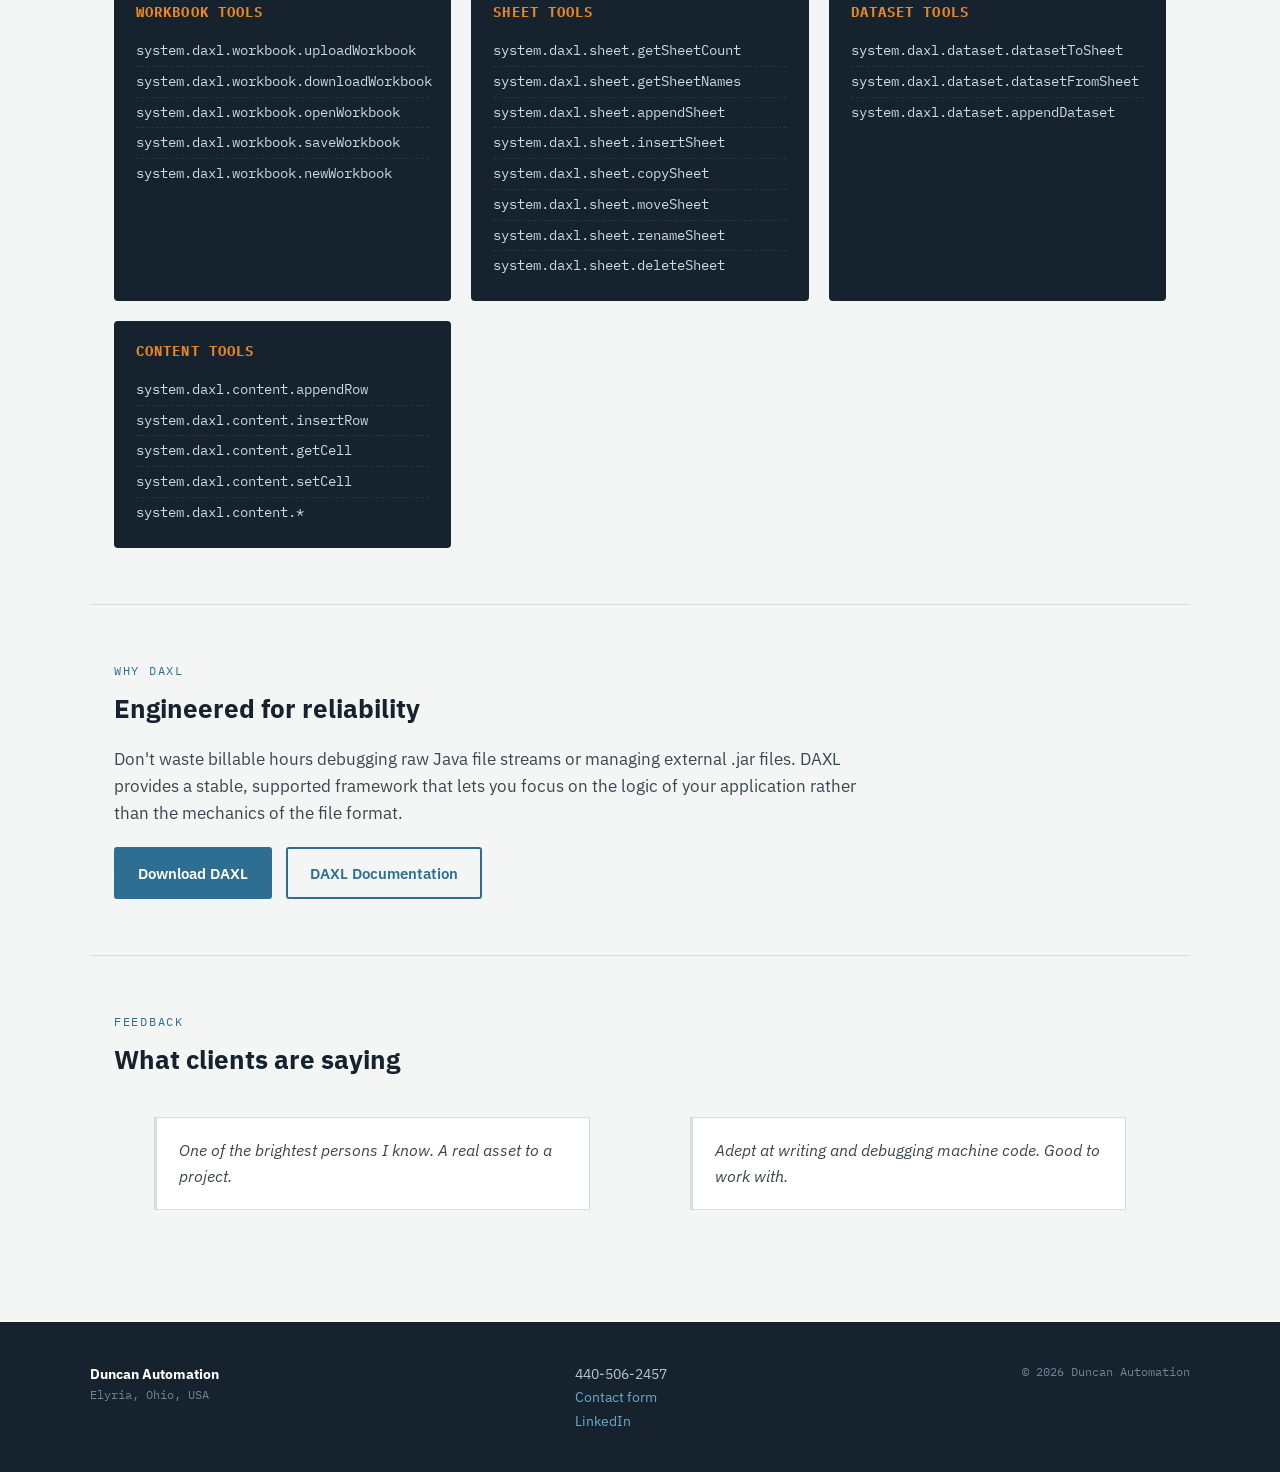
==== commit 67139be4: "Update index.html" ====
--- a/index.html
+++ b/index.html
@@ -19,7 +19,10 @@
 <header class="site-header">
   <div class="header-inner">
     <a class="brand" href="index.html">
+      <!--
       <span class="mark">DA</span>
+      -->
+      <img src="DuncanAutomationLogoName_25pct.png" width="80" alt="Duncan Automation Logo">
       <span>DUNCAN AUTOMATION<small>Ignition Systems Integration</small></span>
     </a>
     <nav class="main-nav" aria-label="Primary">
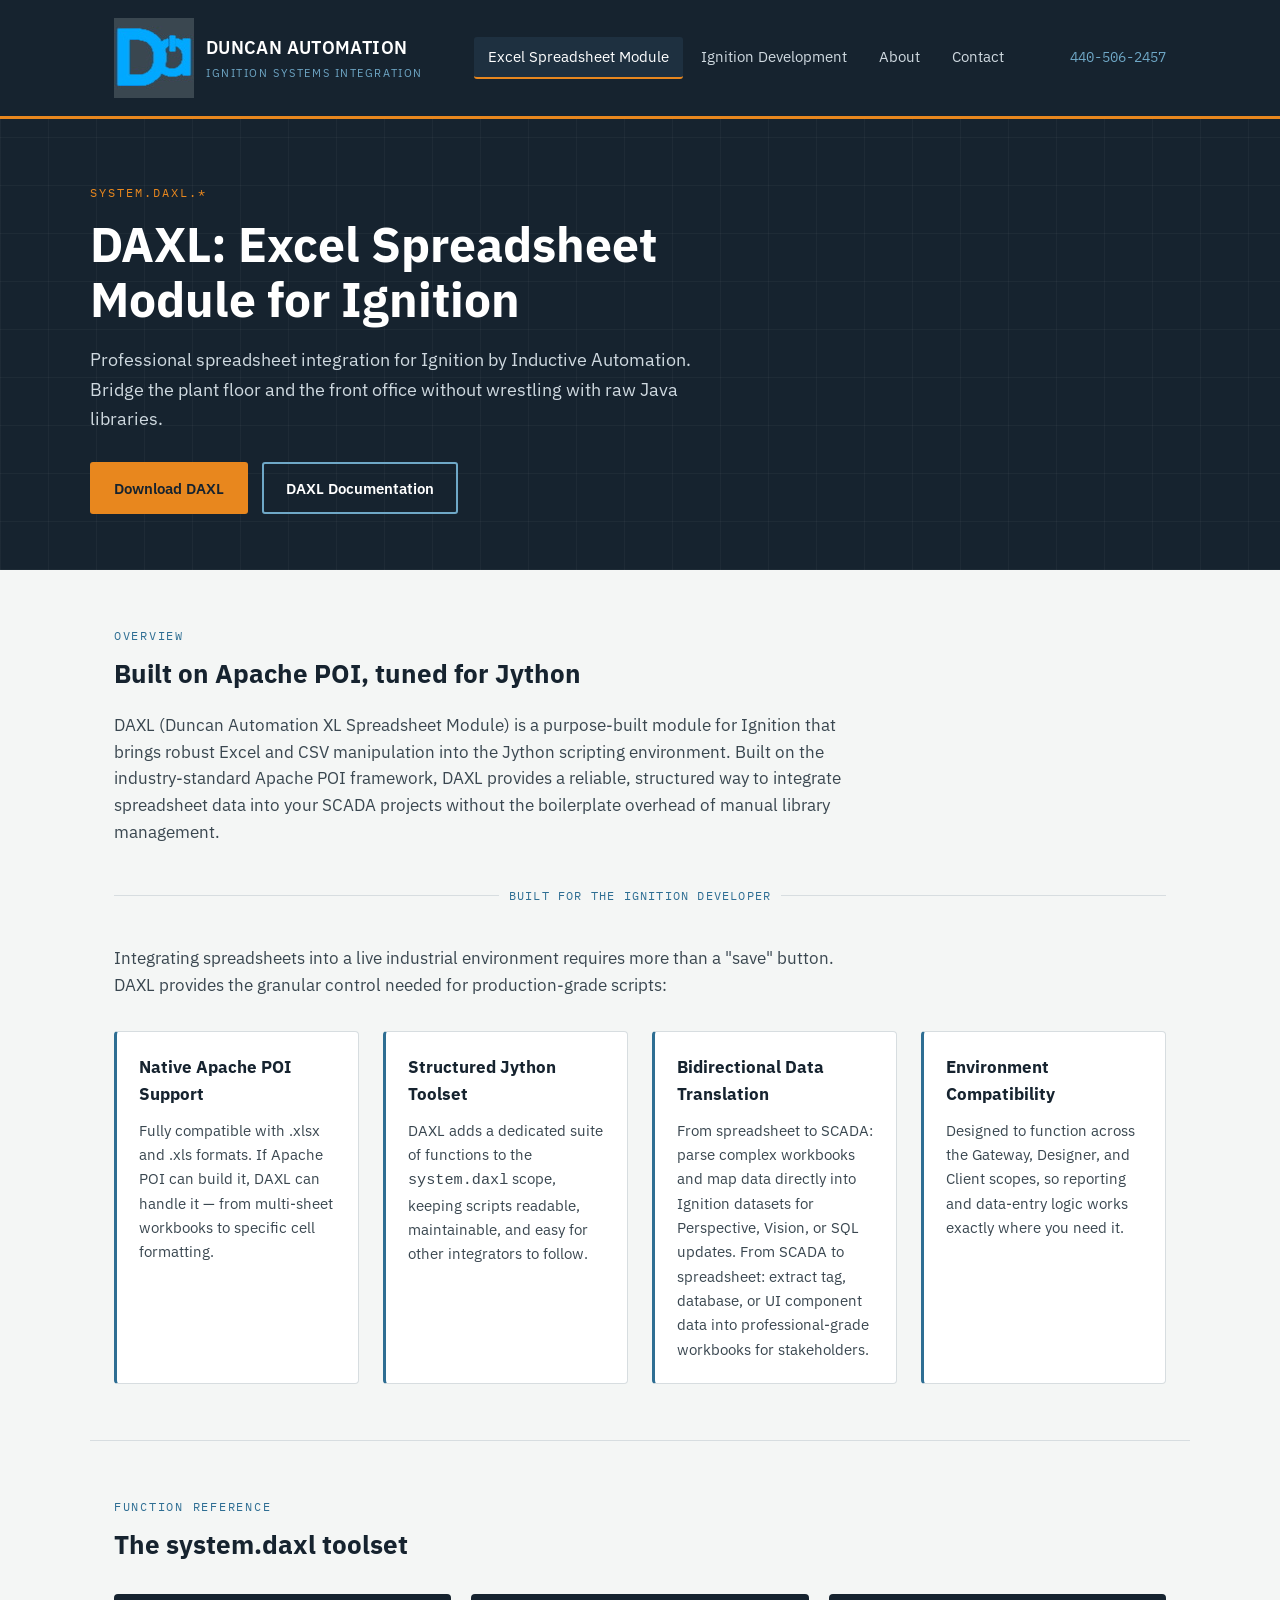
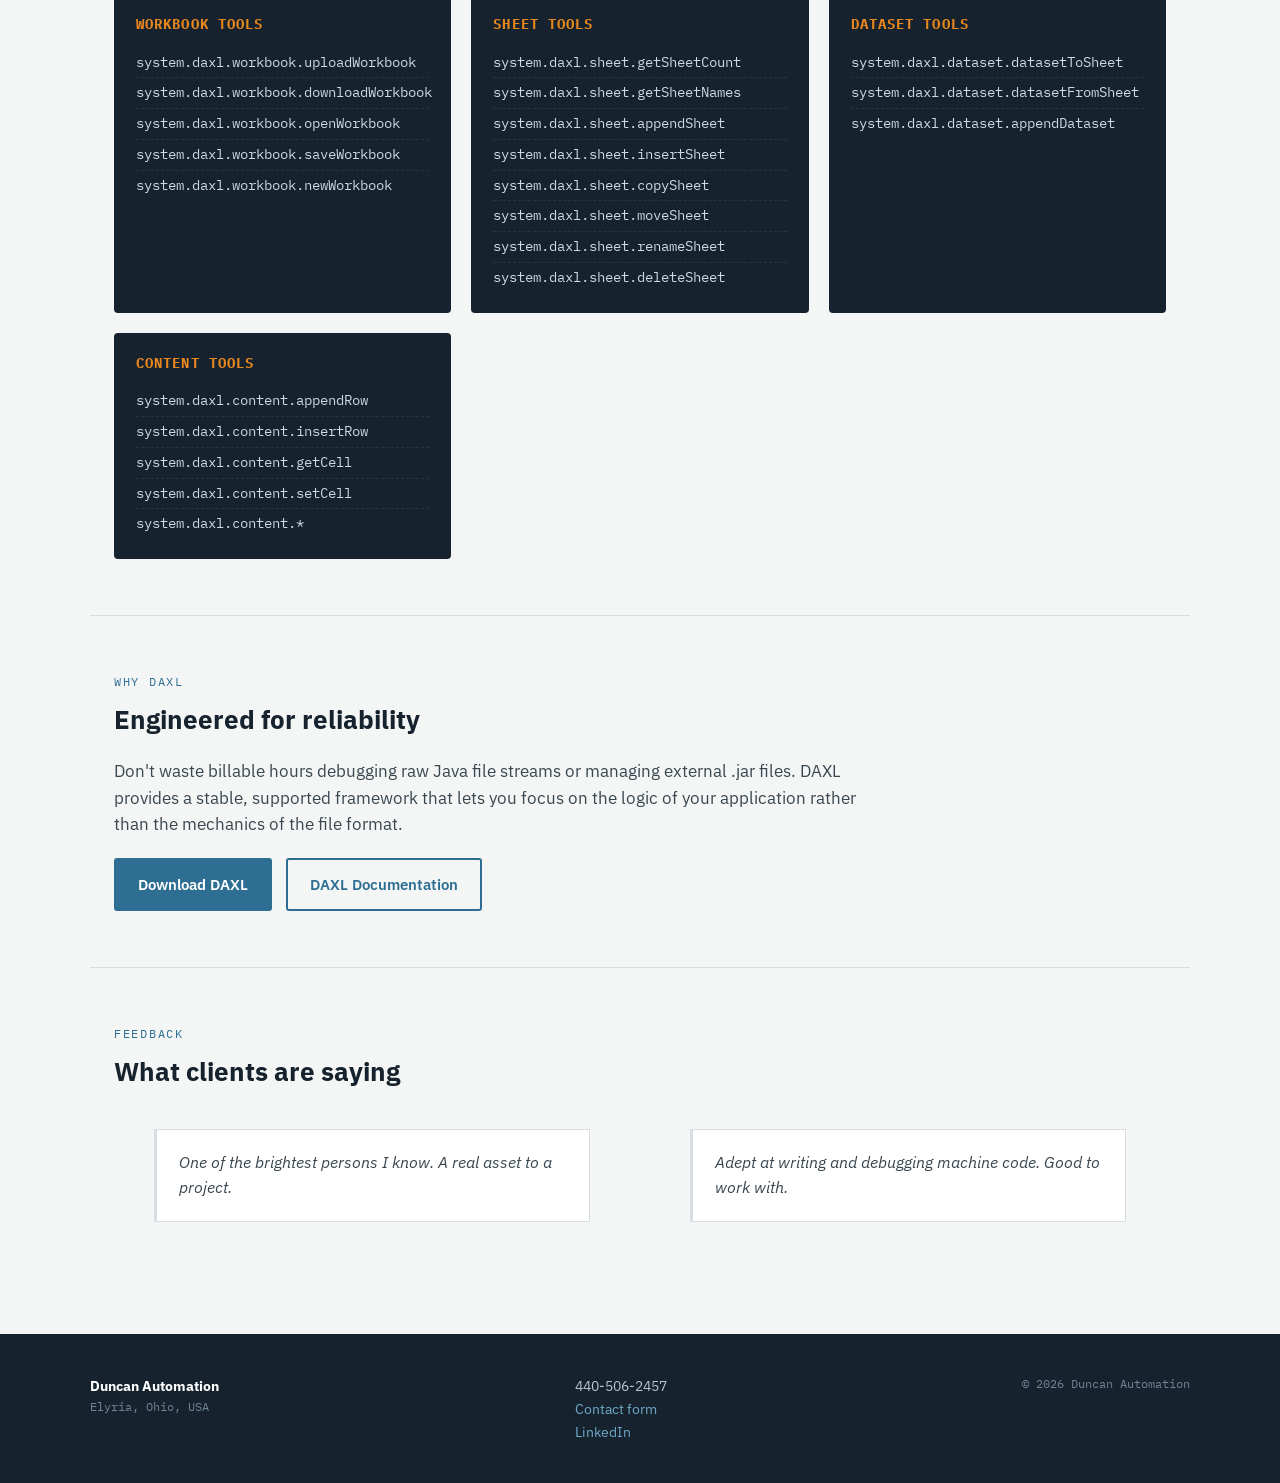
==== commit 03e14e40: "Update index.html" ====
--- a/index.html
+++ b/index.html
@@ -22,7 +22,7 @@
       <!--
       <span class="mark">DA</span>
       -->
-      <img src="DuncanAutomationLogoName_25pct.png" width="80" alt="Duncan Automation Logo">
+      <img src="DuncanAutomation80x80.jpg" alt="Duncan Automation Logo">
       <span>DUNCAN AUTOMATION<small>Ignition Systems Integration</small></span>
     </a>
     <nav class="main-nav" aria-label="Primary">
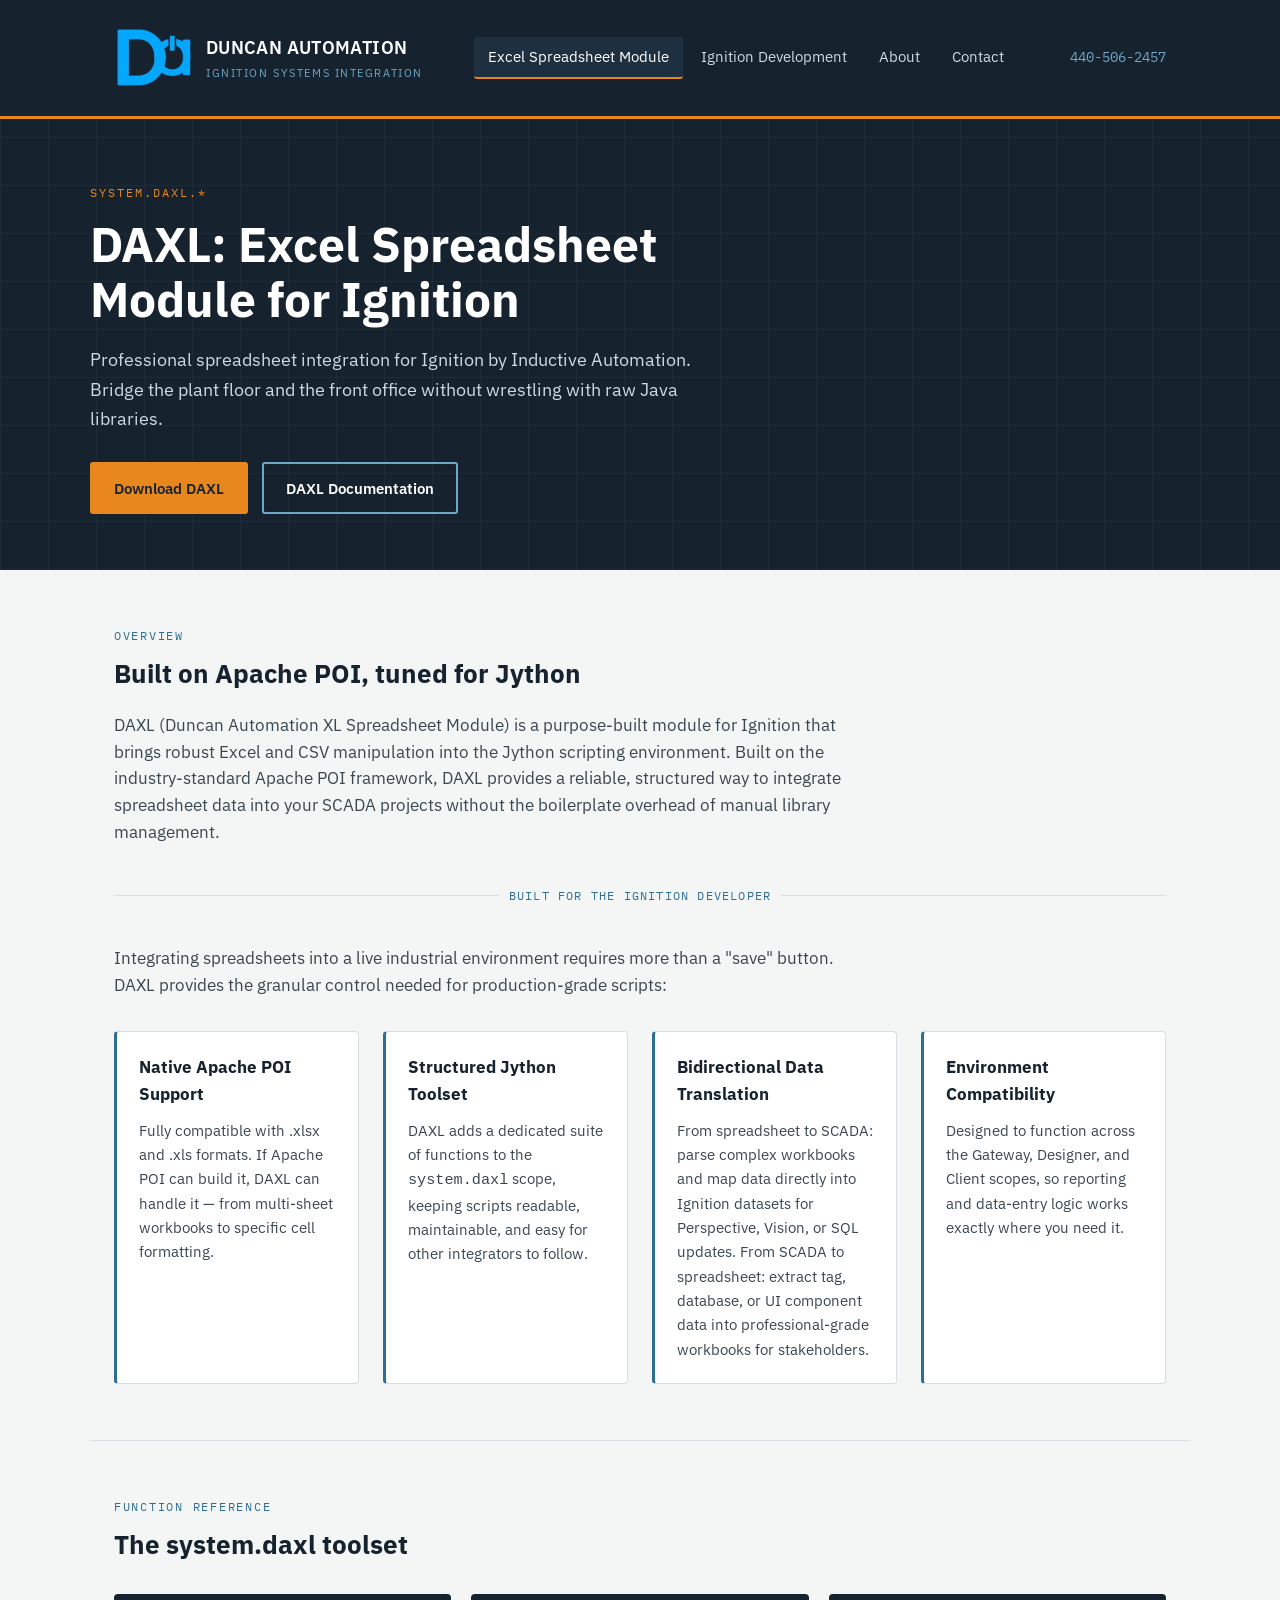
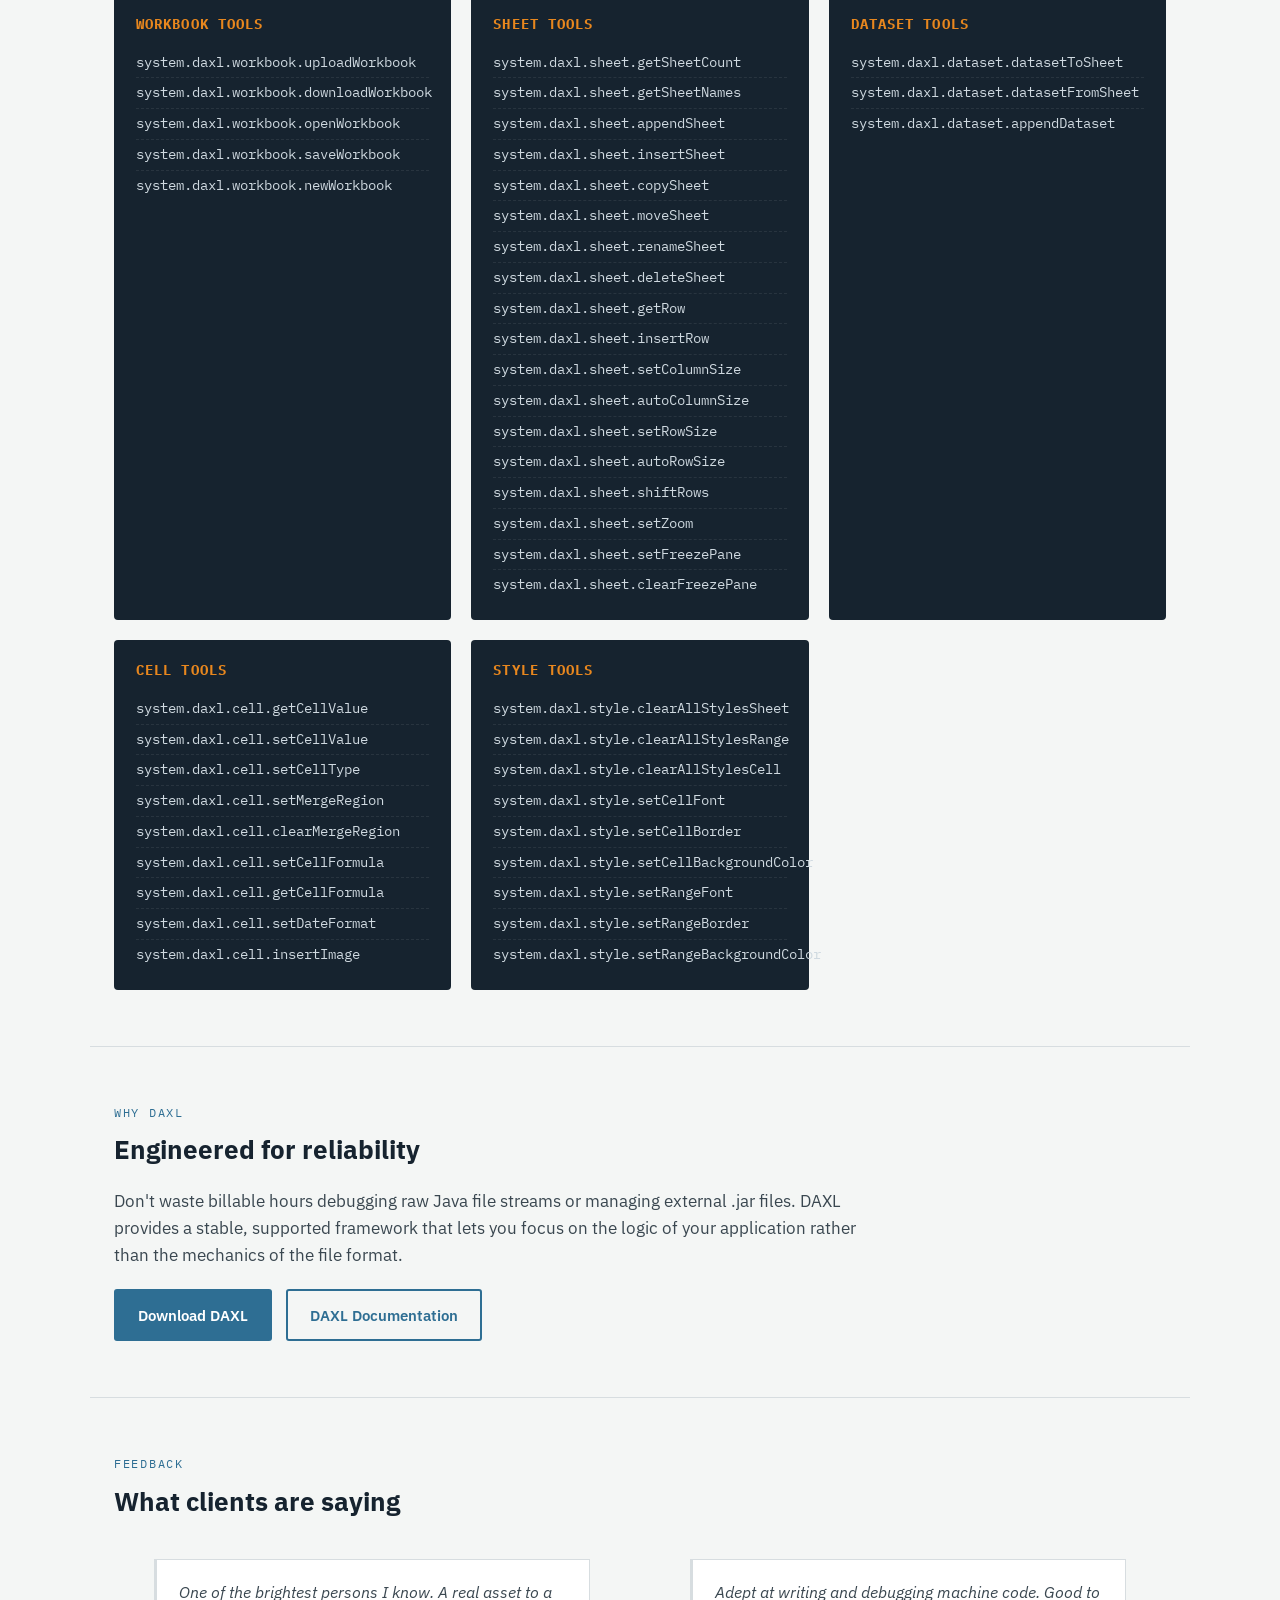
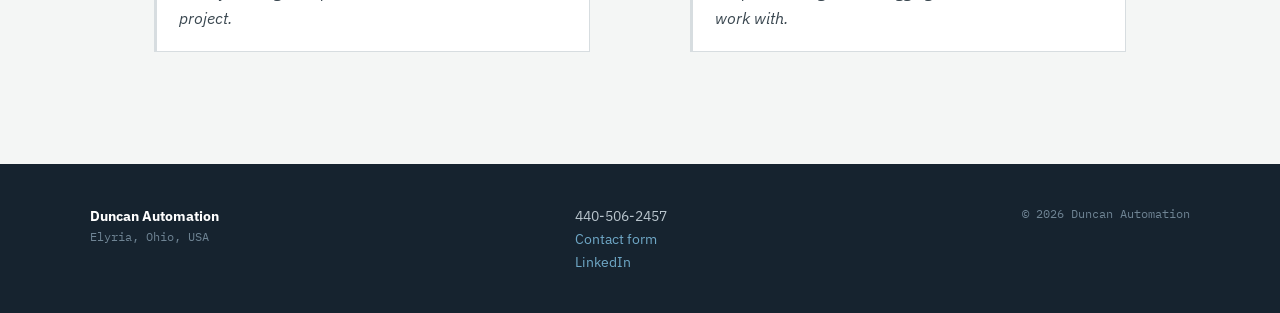
==== commit dd372e89: "Update index.html" ====
--- a/index.html
+++ b/index.html
@@ -102,6 +102,16 @@
           <li>system.daxl.sheet.moveSheet</li>
           <li>system.daxl.sheet.renameSheet</li>
           <li>system.daxl.sheet.deleteSheet</li>
+          <li>system.daxl.sheet.getRow</li>
+          <li>system.daxl.sheet.insertRow</li>
+          <li>system.daxl.sheet.setColumnSize</li>
+          <li>system.daxl.sheet.autoColumnSize</li>
+          <li>system.daxl.sheet.setRowSize</li>
+          <li>system.daxl.sheet.autoRowSize</li>
+          <li>system.daxl.sheet.shiftRows</li>
+          <li>system.daxl.sheet.setZoom</li>
+          <li>system.daxl.sheet.setFreezePane</li>
+          <li>system.daxl.sheet.clearFreezePane</li>
         </ul>
       </div>
       <div class="api-group">
@@ -113,13 +123,31 @@
         </ul>
       </div>
       <div class="api-group">
-        <h4>Content Tools</h4>
+        <h4>Cell Tools</h4>
         <ul>
-          <li>system.daxl.content.appendRow</li>
-          <li>system.daxl.content.insertRow</li>
-          <li>system.daxl.content.getCell</li>
-          <li>system.daxl.content.setCell</li>
-          <li>system.daxl.content.*</li>
+          <li>system.daxl.cell.getCellValue</li>
+          <li>system.daxl.cell.setCellValue</li>
+          <li>system.daxl.cell.setCellType</li>
+          <li>system.daxl.cell.setMergeRegion</li>
+          <li>system.daxl.cell.clearMergeRegion</li>
+          <li>system.daxl.cell.setCellFormula</li>
+          <li>system.daxl.cell.getCellFormula</li>
+          <li>system.daxl.cell.setDateFormat</li>
+          <li>system.daxl.cell.insertImage</li>
+        </ul>
+      </div>
+      <div class="api-group">
+        <h4>Style Tools</h4>
+        <ul>
+          <li>system.daxl.style.clearAllStylesSheet</li>
+          <li>system.daxl.style.clearAllStylesRange</li>
+          <li>system.daxl.style.clearAllStylesCell</li>
+          <li>system.daxl.style.setCellFont</li>
+          <li>system.daxl.style.setCellBorder</li>
+          <li>system.daxl.style.setCellBackgroundColor</li>
+          <li>system.daxl.style.setRangeFont</li>
+          <li>system.daxl.style.setRangeBorder</li>
+          <li>system.daxl.style.setRangeBackgroundColor</li>
         </ul>
       </div>
     </div>
